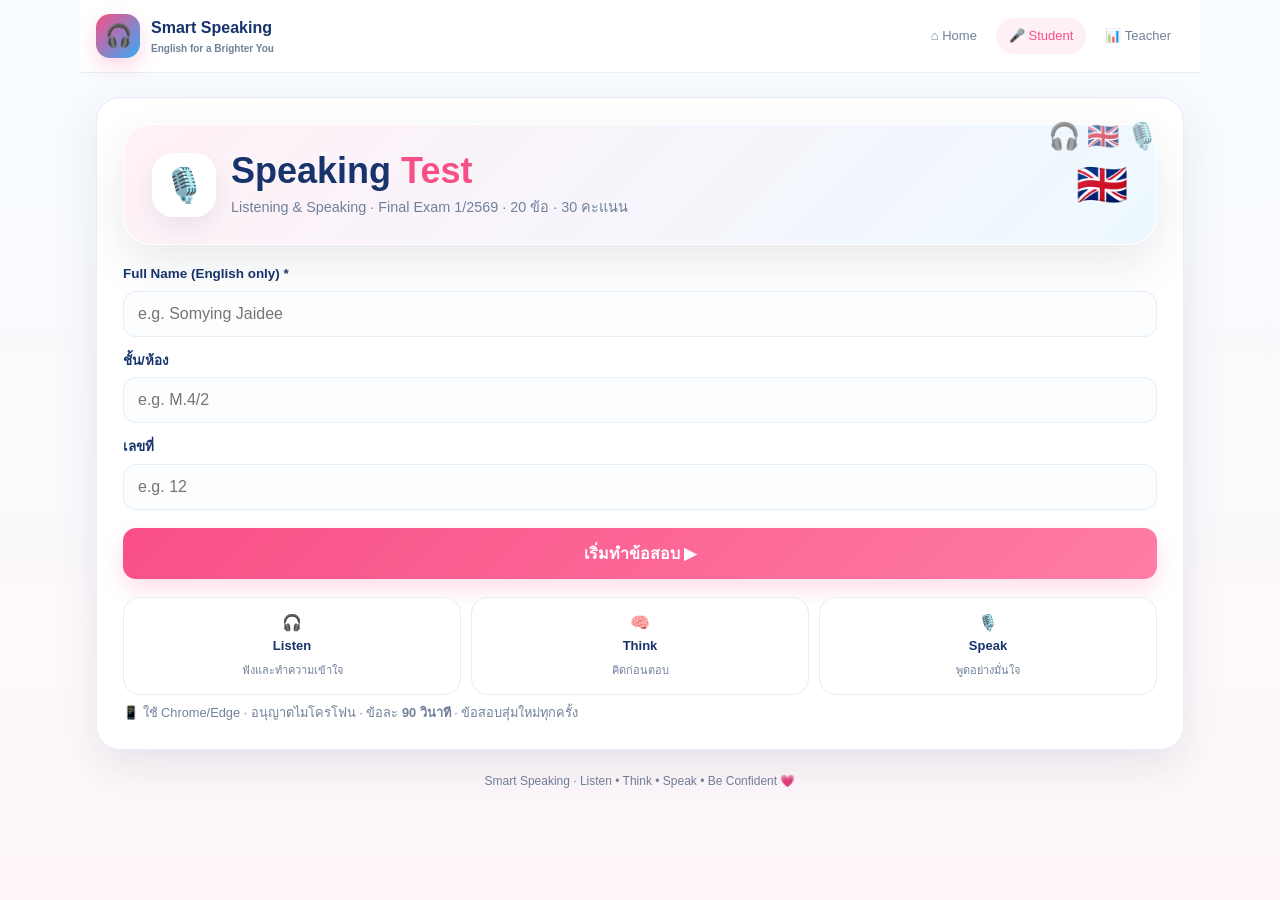
==== student.html @ c56f269a "Update student.html" ====
<!DOCTYPE html>
<html lang="th">
<head>
<meta charset="UTF-8">
<meta name="viewport" content="width=device-width,initial-scale=1">
<title>Smart Speaking | Student</title>
<style>
:root{
  --bg:#f7fbff;--card:#fff;--line:#e5edf6;--pri:#f84f86;--blue:#3aa9f7;
  --ok:#22b573;--bad:#ef5364;--txt:#243557;--mut:#71809a;--navy:#17336b;
  --softpink:#fff0f5;--softblue:#eaf7ff;--shadow:0 18px 45px rgba(35,50,82,.10)
}
*{box-sizing:border-box;margin:0;padding:0}
html{scroll-behavior:smooth}
body{
  font-family:"Noto Sans Thai","Segoe UI",Tahoma,sans-serif;
  background:linear-gradient(180deg,#f7fcff 0%,#fff7fa 100%);
  color:var(--txt);padding:0;line-height:1.6;min-height:100vh
}
.wrap{max-width:1120px;margin:0 auto;padding:0 16px 40px}
.nav{
  position:sticky;top:0;z-index:50;margin:0 -16px 24px;padding:0 16px;
  background:rgba(255,255,255,.9);backdrop-filter:blur(14px);
  border-bottom:1px solid var(--line)
}
.nav-in{max-width:1120px;margin:auto;height:72px;display:flex;align-items:center;justify-content:space-between;gap:16px}
.brand{display:flex;align-items:center;gap:11px;text-decoration:none;color:var(--navy);font-weight:900}
.logo{
  width:44px;height:44px;border-radius:14px;display:grid;place-items:center;
  color:#fff;font-size:22px;background:linear-gradient(135deg,var(--pri),var(--blue));
  box-shadow:0 8px 20px rgba(248,79,134,.22)
}
.brand small{display:block;color:var(--mut);font-size:10px;font-weight:600}
.navlinks{display:flex;gap:6px}
.navlinks a{color:var(--mut);text-decoration:none;padding:8px 13px;border-radius:999px;font-size:13px}
.navlinks a.active,.navlinks a:hover{background:var(--softpink);color:var(--pri)}
.hero-strip{
  background:linear-gradient(135deg,#fff1f7,#edf9ff);border:1px solid #fff;
  border-radius:28px;padding:25px 28px;margin-bottom:18px;box-shadow:var(--shadow);
  display:flex;align-items:center;justify-content:space-between;gap:18px
}
.hero-title{display:flex;align-items:center;gap:15px}
.hero-icon{width:64px;height:64px;border-radius:21px;display:grid;place-items:center;font-size:34px;background:#fff;box-shadow:0 10px 25px rgba(35,50,82,.08)}
h1{font-size:clamp(1.55rem,4vw,2.25rem);color:var(--navy);line-height:1.15}
h1 span{color:var(--pri)}
h2{font-size:1.18rem;margin-bottom:12px;color:var(--navy)}
.sub{color:var(--mut);font-size:.9rem;margin-top:5px}
.card{
  background:rgba(255,255,255,.96);border:1px solid var(--line);border-radius:24px;
  padding:26px;margin-bottom:18px;box-shadow:var(--shadow)
}
#s1{position:relative;overflow:hidden}
#s1:after{
  content:"🎧  🇬🇧  🎙️";position:absolute;right:25px;top:18px;font-size:26px;opacity:.65
}
label{display:block;font-size:.84rem;color:var(--navy);font-weight:800;margin:13px 0 6px}
input{
  width:100%;padding:13px 14px;border-radius:13px;border:1px solid var(--line);
  background:#fbfdff;color:var(--txt);font-size:1rem;outline:none
}
input:focus{border-color:#78cafa;box-shadow:0 0 0 4px var(--softblue)}
input.bad{border-color:var(--bad);background:#fff5f6}
input.good{border-color:var(--ok);background:#f4fff9}
.err{color:#d94c5e;font-size:.8rem;margin-top:5px;display:none}
button{cursor:pointer;border:none;border-radius:13px;padding:13px 18px;font-size:1rem;font-weight:800;transition:.2s}
button:hover{transform:translateY(-1px)}
.btn{
  background:linear-gradient(135deg,var(--pri),#ff7da5);color:#fff;width:100%;margin-top:18px;
  box-shadow:0 10px 22px rgba(248,79,134,.18)
}
.mic{
  background:linear-gradient(135deg,var(--blue),#66c9ff);color:#fff;width:100%;
  font-size:1.05rem;padding:17px;border-radius:16px;box-shadow:0 10px 22px rgba(58,169,247,.18)
}
.mic:disabled{opacity:.45;cursor:not-allowed}
.mic.rec{animation:pulse 1s infinite}
@keyframes pulse{50%{opacity:.55;transform:scale(.99)}}
.bar{height:9px;background:#edf2f8;border-radius:99px;overflow:hidden;margin:10px 0 9px}
.bar>i{display:block;height:100%;background:linear-gradient(90deg,var(--blue),var(--pri));transition:.3s}
.tbar{height:7px;background:#edf2f8;border-radius:99px;overflow:hidden;margin-bottom:17px}
.tbar>i{display:block;height:100%;background:var(--ok);transition:1s linear}
.q{font-size:1.35rem;font-weight:900;margin:8px 0 5px;color:var(--navy)}
.tag{display:inline-block;font-size:.72rem;background:var(--softblue);border:1px solid #d9eefc;color:#2e8cc8;padding:4px 11px;border-radius:99px;font-weight:800}
.clock{float:right;font-weight:900;font-size:1.1rem;color:var(--ok)}
.clock.low{color:var(--bad)}
.opt{
  display:block;width:100%;text-align:left;background:#fbfdff;border:1px solid var(--line);
  color:var(--txt);padding:13px;border-radius:13px;margin-top:9px;font-weight:600
}
.opt:hover{border-color:#71c5f8;background:var(--softblue)}
.opt.sel{border-color:var(--pri);background:var(--softpink);box-shadow:0 0 0 3px #ffe0eb}
.box{
  background:#fbfdff;border:1px dashed #cfdceb;border-radius:14px;padding:14px;
  margin-top:14px;min-height:58px;color:var(--mut)
}
.fb{margin-top:12px;padding:13px;border-radius:14px;font-weight:800}
.g{background:#effcf6;color:#15935b;border:1px solid #c9f1dd}
.y{background:#fff9e9;color:#b57b00;border:1px solid #f5df9d}
.r{background:#fff1f3;color:#c63e50;border:1px solid #f5c6ce}
.fb ul{margin:6px 0 0 18px;font-weight:400}
.grid{display:grid;grid-template-columns:repeat(auto-fit,minmax(130px,1fr));gap:12px}
.stat{background:#fbfdff;border:1px solid var(--line);border-radius:16px;padding:15px;text-align:center}
.stat b{display:block;font-size:1.7rem;color:var(--pri)}.stat span{font-size:.8rem;color:var(--mut)}
table{width:100%;border-collapse:collapse;font-size:.84rem;margin-top:12px}
th,td{border-bottom:1px solid var(--line);padding:10px;text-align:left;vertical-align:top}
th{color:var(--mut);background:#fbfdff;position:sticky;top:0}
audio{width:185px;height:34px}
.hide{display:none}.score{font-size:3rem;font-weight:900;color:var(--pri);text-align:center}
.note{font-size:.8rem;color:var(--mut);margin-top:8px}
.step-row{display:grid;grid-template-columns:repeat(3,1fr);gap:10px;margin-top:18px}
.step{background:#fff;border:1px solid var(--line);border-radius:16px;padding:12px;text-align:center}
.step b{display:block;color:var(--navy);font-size:13px}.step span{font-size:11px;color:var(--mut)}
.footer{text-align:center;color:var(--mut);font-size:12px;padding:4px 0 10px}
@media(max-width:700px){
  .navlinks a:nth-child(2){display:none}
  .hero-strip{padding:20px}.hero-strip:after{display:none}
  .hero-icon{width:54px;height:54px;font-size:28px}
  .step-row{grid-template-columns:1fr}
}
@media(max-width:520px){
  .wrap{padding:0 11px 30px}
  .nav{margin:0 -11px 18px;padding:0 11px}
  .brand small{display:none}
  .nav-in{height:64px}
  .navlinks a{padding:7px 9px;font-size:12px}
  .card{padding:19px;border-radius:20px}
}
</style>
</head>
<body>
<div class="wrap">

<nav class="nav">
  <div class="nav-in">
    <a class="brand" href="index.html">
      <div class="logo">🎧</div>
      <div>Smart Speaking<small>English for a Brighter You</small></div>
    </a>
    <div class="navlinks">
      <a href="index.html">⌂ Home</a>
      <a class="active" href="student.html">🎤 Student</a>
      <a href="teacher.html">📊 Teacher</a>
    </div>
  </div>
</nav>

<div id="s1" class="card">
  <div class="hero-strip">
    <div class="hero-title">
      <div class="hero-icon">🎙️</div>
      <div>
        <h1>Speaking <span>Test</span></h1>
        <div class="sub">Listening &amp; Speaking · Final Exam 1/2569 · 20 ข้อ · 30 คะแนน</div>
      </div>
    </div>
    <div style="font-size:42px">🇬🇧</div>
  </div>

  <label>Full Name (English only) *</label>
  <input id="nm" placeholder="e.g. Somying Jaidee" autocomplete="off" oninput="chkName()" onblur="chkName()">
  <div class="err" id="nmErr">⚠️ กรอกชื่อ–นามสกุลเป็นภาษาอังกฤษ (อย่างน้อย 2 คำ)</div>
  <label>ชั้น/ห้อง</label><input id="cl" placeholder="e.g. M.4/2">
  <label>เลขที่</label><input id="no" type="number" placeholder="e.g. 12">
  <button class="btn" onclick="start()">เริ่มทำข้อสอบ ▶</button>

  <div class="step-row">
    <div class="step">🎧<b>Listen</b><span>ฟังและทำความเข้าใจ</span></div>
    <div class="step">🧠<b>Think</b><span>คิดก่อนตอบ</span></div>
    <div class="step">🎙️<b>Speak</b><span>พูดอย่างมั่นใจ</span></div>
  </div>
  <div class="note">📱 ใช้ Chrome/Edge · อนุญาตไมโครโฟน · ข้อละ <b>90 วินาที</b> · ข้อสอบสุ่มใหม่ทุกครั้ง</div>
</div>

<div id="s2" class="card hide">
  <div style="display:flex;justify-content:space-between;font-size:.85rem;color:var(--mut)">
    <span id="pg"></span><span id="sc"></span>
  </div>
  <div class="bar"><i id="pb"></i></div>
  <span class="tag" id="cat"></span><span class="clock" id="ck"></span>
  <div class="tbar"><i id="tp" style="width:100%"></i></div>
  <div class="q" id="qt"></div>
  <div class="note">🗣️ กดไมค์แล้วพูด (เต็ม 1.50) หรือเลือกตัวเลือก (เต็ม 1.00) — หมดเวลาตรวจอัตโนมัติ</div>
  <button class="mic" id="mic" onclick="rec()">🎙️ กดเพื่อพูด</button>
  <div class="box" id="tr"></div><div id="opts"></div><div id="fb"></div>
  <button class="btn" id="nx">ตรวจคำตอบ ✓</button>
</div>

<div id="s3" class="card hide">
  <h2>📊 ผลการสอบของคุณ</h2>
  <div id="rs"></div>
  <button class="btn" onclick="location.reload()">กลับหน้าแรก</button>
</div>

<div class="footer">Smart Speaking · Listen • Think • Speak • Be Confident 💗</div>

</div>
<script>
/* ========== ⚙️ CONFIG : แก้ 2 บรรทัดนี้เท่านั้น ========== */
const SHEET_URL = "https://script.google.com/macros/s/AKfycbzYTyCOePtMvC0nyHSl0WddjPxZ5c6Or0snhRX0ujR6rbeiVglPlAKaC0O4osgo1TIQ/exec";   // เช่น https://script.google.com/macros/s/AKfy.../exec
const SEC = 90;                                   // เวลาต่อข้อ (วินาที)
const TOTAL=20, PER=1.5, PASS=.6;

/* ========== QUESTION BANK ========== */
const BANK=[
{c:"Ability",q:"Can you sing?",k:[["yes","yeah","no","nah"],["can"]],a:"Yes, I can.",
 alt:["Yes, I can.","Yeah, I can.","No, I can't.","Nah, I can't.","Yes, but only a little.","Yeah, but not very well."]},
{c:"Ability",q:"Can you speak Spanish?",k:[["no","nah","yes"],["can"]],a:"No, I can't.",
 alt:["No, I can't.","Nah, I can't.","Yes, I can.","A little.","Yes, but only a little."]},
{c:"Ability",q:"Can you play tennis?",k:[["yes","yeah","little"],["can","little","well"]],a:"Yes, but only a little.",
 alt:["Yes, but only a little.","Yeah, but not very well.","A little.","Yes, I can."]},
{c:"Ability",q:"Do you know how to ski?",k:[["yes","yeah","no","nah"],["do"]],a:"Yes, I do.",
 alt:["Yes, I do.","Yeah, I do.","No, I don't.","Nah, I don't."]},
{c:"Ability",q:"Do you know how to use a computer?",k:[["yes","can"],["use","computer"]],a:"Yes, I can use a computer.",
 alt:["Yes, I do.","Yes, I can use a computer.","I can use a computer.","Yeah, I do."]},
{c:"Ability",q:"Do you know how to play the piano?",k:[["know","can","yes"],["play"],["piano"]],a:"I know how to play the piano.",
 alt:["Yes, I do.","I know how to play the piano.","I can play the piano.","No, I don't."]},
{c:"Personal",q:"Where are you from?",k:[["i am","from"],["england"]],a:"I'm from England.",
 alt:["I'm from England.","I am from England.","England.","I'm from London, England."]},
{c:"Personal",q:"Which part of England are you from?",k:[["london"]],a:"London.",
 alt:["London.","I'm from London.","I am from London."]},
{c:"Personal",q:"What do you do?",k:[["i am","work"],["salesperson","sales"]],a:"I'm a salesperson.",
 alt:["I'm a salesperson.","I am a salesperson.","A salesperson.","I work as a salesperson."]},
{c:"Personal",q:"Who do you work for?",k:[["work","for"],["ibm"]],a:"I work for IBM.",
 alt:["I work for IBM.","IBM.","I'm with IBM."]},
{c:"Personal",q:"Where do you work?",k:[["work","in"],["richmond"]],a:"I work in Richmond.",
 alt:["I work in Richmond.","In Richmond.","I work at IBM in Richmond."]},
{c:"Personal",q:"What are you studying?",k:[["study"],["economics"]],a:"I'm studying Economics.",
 alt:["I'm studying Economics.","I study Economics.","Economics."]},
{c:"Personal",q:"What school do you go to?",k:[["go to","at"],["university"],["colorado"]],a:"I go to the University of Colorado.",
 alt:["I go to the University of Colorado.","The University of Colorado.","I'm at the University of Colorado."]},
{c:"Personal",q:"How old are you?",k:[["i am","twenty"],["twenty five","five"]],a:"I'm twenty-five.",
 alt:["I'm twenty-five.","I am twenty-five.","Twenty-five.","I'm 25 years old."]},
{c:"Personal",q:"Are you married?",k:[["yes","no"],["i am","not"]],a:"Yes, I am.",
 alt:["Yes, I am.","No, I'm not.","No, I am not."]},
{c:"Personal",q:"Do you have any children?",k:[["no","yes"],["do","not"]],a:"No, I don't.",
 alt:["No, I don't.","Yes, I do.","Yes, I have two children."]},
{c:"Time",q:"Ask a stranger for the time politely.",k:[["excuse me","pardon me","could you","do you"],["time"]],a:"Excuse me, what time is it?",
 alt:["Excuse me, what time is it?","Pardon me, do you know the time?","Do you have the time?","Could you tell me the time?"]},
{c:"Time",q:"It is 2:05. What time is it?",k:[["five","oh"],["past","two"]],a:"It's five past two.",
 alt:["It's five past two.","It's five after two.","It's two oh five.","Five past two."]},
{c:"Time",q:"It is 2:50. What time is it?",k:[["ten","fifty"],["to","two"],["three"]],a:"It's ten to three.",
 alt:["It's ten to three.","It's ten before three.","It's two fifty.","Ten to three."]},
{c:"Time",q:"It is 4:15. What time is it?",k:[["quarter","fifteen"],["past","four"]],a:"It's a quarter past four.",
 alt:["It's a quarter past four.","It's a quarter after four.","It's four fifteen.","A quarter past four."]},
{c:"Time",q:"It is 2:30. What time is it?",k:[["half","thirty"],["past","two"]],a:"It's half past two.",
 alt:["It's half past two.","It's two thirty.","Half past two."]},
{c:"Time",q:"Ask someone for today's date politely.",k:[["excuse me","pardon me","could you","do you"],["date"]],a:"Excuse me, what's today's date?",
 alt:["Excuse me, what's today's date?","Pardon me, what's the date today?","Do you know the date?","Could you tell me today's date?"]},
{c:"Time",q:"Today is May 1. What's the date?",k:[["may"],["first"]],a:"It's May first.",
 alt:["It's May first.","It's the first of May.","May first.","It's May 1st."]},
{c:"Time",q:"Today is Tuesday, May 1. What's the date?",k:[["tuesday"],["first"],["may"]],a:"It's Tuesday, the first of May.",
 alt:["It's Tuesday, May the first.","It's Tuesday, the first of May.","Tuesday, May first."]},
{c:"Time",q:"When is St. Patrick's Day?",k:[["march"],["seventeen"]],a:"It's March seventeenth.",
 alt:["It's March seventeenth.","It's the seventeenth of March.","March seventeenth.","It's March 17th."]},
{c:"Routine",q:"What do you do after school?",k:[["go"],["library"]],a:"I go to the library.",
 alt:["I go to the library.","We go to the library.","I go to the library after school."]},
{c:"Routine",q:"What does she do on Sunday?",k:[["goes"],["park"]],a:"She goes to the park.",
 alt:["She goes to the park.","She goes to the park on Sunday."]},
{c:"Routine",q:"Who do you have lunch with?",k:[["have"],["lunch"],["friends"]],a:"I have lunch with friends.",
 alt:["I have lunch with friends.","I have lunch with my friends.","With my friends."]},
{c:"Routine",q:"Who does he have lunch with?",k:[["has"],["lunch"],["classmates"]],a:"He has lunch with classmates.",
 alt:["He has lunch with classmates.","He has lunch with his classmates.","With his classmates."]},
{c:"Routine",q:"Do you get up before 7:00?",k:[["yes","no"],["do","not"]],a:"Yes, I do.",
 alt:["Yes, I do.","No, I don't.","Yeah, I do."]},
{c:"Routine",q:"Does he watch TV after dinner?",k:[["no","yes"],["does","not"]],a:"No, he doesn't.",
 alt:["No, he doesn't.","Yes, he does.","No, he does not."]},
{c:"Location",q:"Where is the phone book?",k:[["it is"],["on"],["desk"]],a:"It's on the desk, by the telephone.",
 alt:["It's on the desk, by the telephone.","It's on the desk next to the telephone.","On the desk, by the telephone."]},
{c:"Location",q:"Where are the pens?",k:[["they are"],["in"],["drawer"]],a:"They're in the drawer, next to the dictionary.",
 alt:["They're in the drawer, next to the dictionary.","They are in the drawer next to the dictionary.","In the drawer, next to the dictionary."]},
{c:"Location",q:"Where does the teapot go?",k:[["goes"],["behind"],["sink"]],a:"It goes behind the sink, on the shelf.",
 alt:["It goes behind the sink, on the shelf.","It goes on the shelf behind the sink.","Behind the sink, on the shelf."]},
{c:"Location",q:"Where do the magazines go?",k:[["go"],["under"],["table"]],a:"They go under the coffee table.",
 alt:["They go under the coffee table.","Under the coffee table.","They go under the table."]},
{c:"Location",q:"Where do the sugar tongs go?",k:[["go"],["between"],["radio"],["clock"]],a:"They go between the radio and the clock.",
 alt:["They go between the radio and the clock.","Between the radio and the clock."]},
{c:"Location",q:"Tell your friend to put the sugar bowl on the counter.",k:[["pick up","take"],["sugar bowl"],["put"],["counter"]],a:"Pick up the sugar bowl and put it on the counter.",
 alt:["Pick up the sugar bowl and put it on the counter, next to the coffee pot.","Take the sugar bowl and put it on the counter.","Pick up the sugar bowl and put it on the counter."]}];

/* ========== NORMALIZER ========== */
const ONES=["zero","one","two","three","four","five","six","seven","eight","nine","ten","eleven","twelve",
"thirteen","fourteen","fifteen","sixteen","seventeen","eighteen","nineteen"];
const TENS=["","","twenty","thirty","forty","fifty","sixty","seventy","eighty","ninety"];
const ORD={1:"first",2:"second",3:"third",4:"fourth",5:"fifth",6:"sixth",7:"seventh",8:"eighth",9:"ninth",
10:"tenth",11:"eleventh",12:"twelfth",13:"thirteenth",14:"fourteenth",15:"fifteenth",16:"sixteenth",
17:"seventeenth",18:"eighteenth",19:"nineteenth",20:"twentieth",21:"twenty first",22:"twenty second",
23:"twenty third",24:"twenty fourth",25:"twenty fifth",26:"twenty sixth",27:"twenty seventh",
28:"twenty eighth",29:"twenty ninth",30:"thirtieth",31:"thirty first"};
function n2w(n){n=+n;if(n<20)return ONES[n];if(n<100){const o=n%10;return TENS[(n/10)|0]+(o?" "+ONES[o]:"")}return""+n}
const CONTRA=[[/\bit's\b/g,"it is"],[/\bi'm\b/g,"i am"],[/\bim\b/g,"i am"],[/\bthey're\b/g,"they are"],
[/\btheyre\b/g,"they are"],[/\bthat's\b/g,"that is"],[/\bwhat's\b/g,"what is"],[/\bdon'?t\b/g,"do not"],
[/\bdoesn'?t\b/g,"does not"],[/\bcan'?t\b/g,"can not"],[/\bcannot\b/g,"can not"],[/\bisn'?t\b/g,"is not"],
[/\baren'?t\b/g,"are not"],[/\bo'clock\b/g,"oclock"],[/\bits\b/g,"it is"]];
function norm(s){
 let t=" "+String(s).toLowerCase()+" ";
 CONTRA.forEach(c=>t=t.replace(c[0],c[1]));
 t=t.replace(/\b(\d{1,2})[:.](\d{2})\b/g,(m,h,mi)=>{const H=n2w(h);mi=+mi;
   return mi===0?H+" oclock":mi<10?H+" oh "+ONES[mi]:H+" "+n2w(mi)});
 t=t.replace(/\b(\d{1,2})\s*(st|nd|rd|th)\b/g,(m,d)=>ORD[+d]||n2w(d));
 t=t.replace(/\b(\d{1,3})\b/g,(m,d)=>n2w(d));
 t=t.replace(/\ba\s+quarter\b/g,"quarter").replace(/\bfifteen\s+past\b/g,"quarter past");
 t=t.replace(/\bafter\b/g,"past").replace(/\bbefore\b/g,"to");
 t=t.replace(/[^a-z ]/g," ").replace(/\s+/g," ");
 return " "+t.trim()+" ";
}
function sim(a,b){
 const A=a.trim().split(" ").filter(Boolean),B=b.trim().split(" ").filter(Boolean);
 if(!A.length||!B.length)return 0;
 const bag={};B.forEach(w=>bag[w]=(bag[w]||0)+1);
 let hit=0;A.forEach(w=>{if(bag[w]>0){bag[w]--;hit++}});
 const p=hit/A.length,r=hit/B.length;return(p+r)?2*p*r/(p+r):0;
}

/* ========== NAME CHECK ========== */
const NAME_RE=/^[A-Za-z][A-Za-z.'-]*(?:\s+[A-Za-z][A-Za-z.'-]*)+$/;
function chkName(){
 const raw=nm.value, cleaned=raw.replace(/[^A-Za-z.'\- ]/g,"").replace(/\s{2,}/g," ");
 if(cleaned!==raw){const p=nm.selectionStart;nm.value=cleaned;try{nm.setSelectionRange(p-1,p-1)}catch(e){}}
 const ok=NAME_RE.test(nm.value.trim());
 nm.className=nm.value.trim()?(ok?"good":"bad"):"";
 nmErr.style.display=(nm.value.trim()&&!ok)?"block":"none";return ok;
}
function titleCase(s){return s.trim().toLowerCase().split(/\s+/).map(w=>w[0].toUpperCase()+w.slice(1)).join(" ")}

/* ========== STATE ========== */
const sh=a=>a.map(v=>[Math.random(),v]).sort((x,y)=>x[0]-y[0]).map(v=>v[1]);
let Q=[],i=0,total=0,log=[],pick=null,tx="",rg=null,busy=false;
let stream=null,mr=null,chunks=[],aURL="",tmr=null,left=SEC,locked=false;

async function start(){
 if(!nm.value.trim()||!cl.value.trim()||!no.value.trim())return alert("กรุณากรอกชื่อ ชั้น และเลขที่ให้ครบ");
 if(!chkName()){nm.focus();return alert("❌ ชื่อต้องเป็นภาษาอังกฤษ และมีทั้งชื่อ–นามสกุล\n\nตัวอย่าง: Somying Jaidee")}
 nm.value=titleCase(nm.value);
 try{stream=await navigator.mediaDevices.getUserMedia({audio:true})}
 catch(e){if(!confirm("เข้าถึงไมโครโฟนไม่ได้ — ทำต่อแบบเลือกตัวเลือกอย่างเดียวไหม?"))return}
 Q=sh(BANK).slice(0,TOTAL);s1.classList.add("hide");s2.classList.remove("hide");show();
}
function show(){
 const q=Q[i];pick=null;tx="";aURL="";locked=false;
 cat.textContent=q.c;qt.textContent=q.q;
 pg.textContent=`ข้อ ${i+1} / ${TOTAL}`;sc.textContent=`คะแนน ${total.toFixed(2)} / 30`;
 pb.style.width=((i+1)/TOTAL*100)+"%";
 tr.innerHTML='<span style="color:#64748b">คำพูดของคุณจะแสดงที่นี่…</span>';
 fb.innerHTML="";nx.textContent="ตรวจคำตอบ ✓";nx.onclick=next;
 mic.textContent="🎙️ กดเพื่อพูด";mic.disabled=false;
 const pool=BANK.filter(x=>x.c===q.c&&x.a!==q.a);
 const opts=sh([q.a,...sh(pool).slice(0,3).map(x=>x.a)]);
 const box=document.getElementById("opts");box.innerHTML="";
 opts.forEach(t=>{const b=document.createElement("button");b.className="opt";b.textContent=t;
  b.onclick=()=>sel(b,t);box.appendChild(b)});
 startTimer();
}
function sel(el,t){document.querySelectorAll(".opt").forEach(e=>e.classList.remove("sel"));el.classList.add("sel");pick=t}
function startTimer(){clearInterval(tmr);left=SEC;paint();
 tmr=setInterval(()=>{left--;paint();if(left<=0){clearInterval(tmr);if(busy)stopAll();setTimeout(next,400)}},1000)}
function paint(){const m=Math.floor(left/60),s=left%60;
 ck.textContent=(m?m+":"+String(s).padStart(2,"0"):left+"s");
 ck.className="clock"+(left<=10?" low":"");tp.style.width=(left/SEC*100)+"%"}

function rec(){
 if(busy)return stopAll();
 const SR=window.SpeechRecognition||window.webkitSpeechRecognition;
 if(!SR)return alert("เบราว์เซอร์นี้ไม่รองรับการรับเสียง กรุณาใช้ Chrome/Edge");
 busy=true;mic.classList.add("rec");mic.textContent="⏹️ กำลังฟัง… (กดเพื่อหยุด)";
 rg=new SR();rg.lang="en-US";rg.interimResults=true;rg.continuous=true;rg.maxAlternatives=3;
 rg.onresult=e=>{let s="";for(const r of e.results)s+=r[0].transcript;tx=s;tr.textContent=s};
 rg.onerror=()=>{};
 rg.onend=()=>{busy=false;mic.classList.remove("rec");mic.textContent="🎙️ กดเพื่อพูด"};
 rg.start();
 if(stream){chunks=[];try{mr=new MediaRecorder(stream);mr.ondataavailable=e=>chunks.push(e.data);
  mr.onstop=()=>{aURL=URL.createObjectURL(new Blob(chunks,{type:"audio/webm"}))};mr.start()}catch(e){}}
}
function stopAll(){try{rg&&rg.stop()}catch(e){}try{mr&&mr.state==="recording"&&mr.stop()}catch(e){}
 busy=false;mic.classList.remove("rec");mic.textContent="🎙️ กดเพื่อพูด"}

function grade(q){
 let pt=0,mode="ไม่ตอบ";const said=tx.trim();
 const ACC=(q.alt&&q.alt.length)?q.alt:[q.a];
 if(said){
  const t=norm(said);
  const kg=(q.k&&q.k.length)?(q.k.filter(g=>g.some(w=>t.includes(norm(w).trim()))).length/q.k.length):0;
  let best=0;ACC.forEach(x=>{const s=sim(t,norm(x));if(s>best)best=s});
  const boost=best>=.80?1:best>=.65?.85:best;
  pt=Math.round(PER*Math.min(Math.max(kg,boost),1)*4)/4;
  mode="Speaking ≈ "+Math.round(best*100)+"%";
 }else if(pick){pt=pick===q.a?1:0;mode="Choice"}
 return{pt,mode,said:said||pick||"(ไม่ตอบ)",acc:ACC};
}
function next(){
 if(locked)return;locked=true;clearInterval(tmr);
 if(busy){stopAll();locked=false;return setTimeout(next,500)}
 const q=Q[i],g=grade(q);total+=g.pt;mic.disabled=true;
 log.push({no:i+1,cat:q.c,q:q.q,ans:g.said,model:g.acc.join(" / "),pt:g.pt,mode:g.mode,audio:aURL,used:SEC-left});
 const cls=g.pt>=1.25?"g":g.pt>=.75?"y":"r";
 fb.innerHTML=`<div class="fb ${cls}">${g.pt>=1.25?"✅ ดีมาก":g.pt>=.75?"🟡 ใช้ได้ พูดให้ครบประโยค":"❌ ยังไม่ตรง"} · ${g.pt.toFixed(2)}/1.50 <span style="font-weight:400;opacity:.8">(${g.mode})</span>
 <div style="font-weight:400;margin-top:8px">📌 <b>คำตอบที่ยอมรับได้:</b><ul>${g.acc.map(x=>`<li>${x}</li>`).join("")}</ul></div></div>`;
 sc.textContent=`คะแนน ${total.toFixed(2)} / 30`;
 nx.textContent=i<TOTAL-1?"ข้อถัดไป →":"ดูผลสอบ 🏁";
 nx.onclick=()=>{i++;i<TOTAL?show():finish()};
}
function finish(){
 const pct=total/30,pass=pct>=PASS;
 const r={name:nm.value.trim(),cls:cl.value.trim(),no:no.value.trim(),score:+total.toFixed(2),
  pct:Math.round(pct*100),pass,date:new Date().toLocaleString("th-TH"),
  detail:log.map(l=>({no:l.no,cat:l.cat,q:l.q,ans:l.ans,pt:l.pt,mode:l.mode,used:l.used}))};
 const by={};log.forEach(l=>{by[l.cat]=by[l.cat]||[0,0];by[l.cat][0]+=l.pt;by[l.cat][1]+=PER});
 s2.classList.add("hide");s3.classList.remove("hide");
 rs.innerHTML=`<div class="score">${total.toFixed(2)} / 30</div>
 <div style="text-align:center;margin-bottom:16px">
 <b style="color:${pass?'var(--ok)':'var(--bad)'}">${pass?"🎉 ผ่านเกณฑ์":"📚 ยังไม่ผ่าน (เกณฑ์ 18/30)"}</b>
 <div class="note">${r.name} · ${r.cls} · เลขที่ ${r.no} · ${r.pct}%</div>
 <div class="note" id="sync">⏳ กำลังส่งผลให้ครู…</div></div>
 <h2>คะแนนรายหมวด</h2><div class="grid">${Object.entries(by).map(([k,v])=>
 `<div class="stat"><b>${v[0].toFixed(1)}</b><span>${k}<br>เต็ม ${v[1].toFixed(1)}</span></div>`).join("")}</div>
 <h2 style="margin-top:20px">รายละเอียด + เสียงย้อนหลัง</h2><div style="overflow-x:auto"><table>
 <tr><th>#</th><th>คำถาม</th><th>คุณตอบ</th><th>คำตอบที่ยอมรับ</th><th>วิ</th><th>คะแนน</th><th>เสียง</th></tr>
 ${log.map(l=>`<tr><td>${l.no}</td><td>${l.q}</td><td>${l.ans}</td><td style="font-size:.78rem">${l.model}</td><td>${l.used}</td>
 <td style="color:${l.pt>=1.25?'#86efac':l.pt>=.75?'#fcd34d':'#fca5a5'}">${l.pt.toFixed(2)}</td>
 <td>${l.audio?`<audio controls src="${l.audio}"></audio>`:"–"}</td></tr>`).join("")}</table></div>`;
 if(SHEET_URL.indexOf("http")===0){
  fetch(SHEET_URL,{method:"POST",body:JSON.stringify(r)})
   .then(()=>{const e=document.getElementById("sync");if(e)e.textContent="☁️ ส่งผลให้ครูเรียบร้อยแล้ว"})
   .catch(()=>{const e=document.getElementById("sync");if(e)e.textContent="⚠️ ส่งไม่สำเร็จ กรุณาแจ้งครู"});
 }else{const e=document.getElementById("sync");if(e)e.textContent="⚠️ ยังไม่ได้ตั้งค่า SHEET_URL";}
}
</script>
</body>
</html>
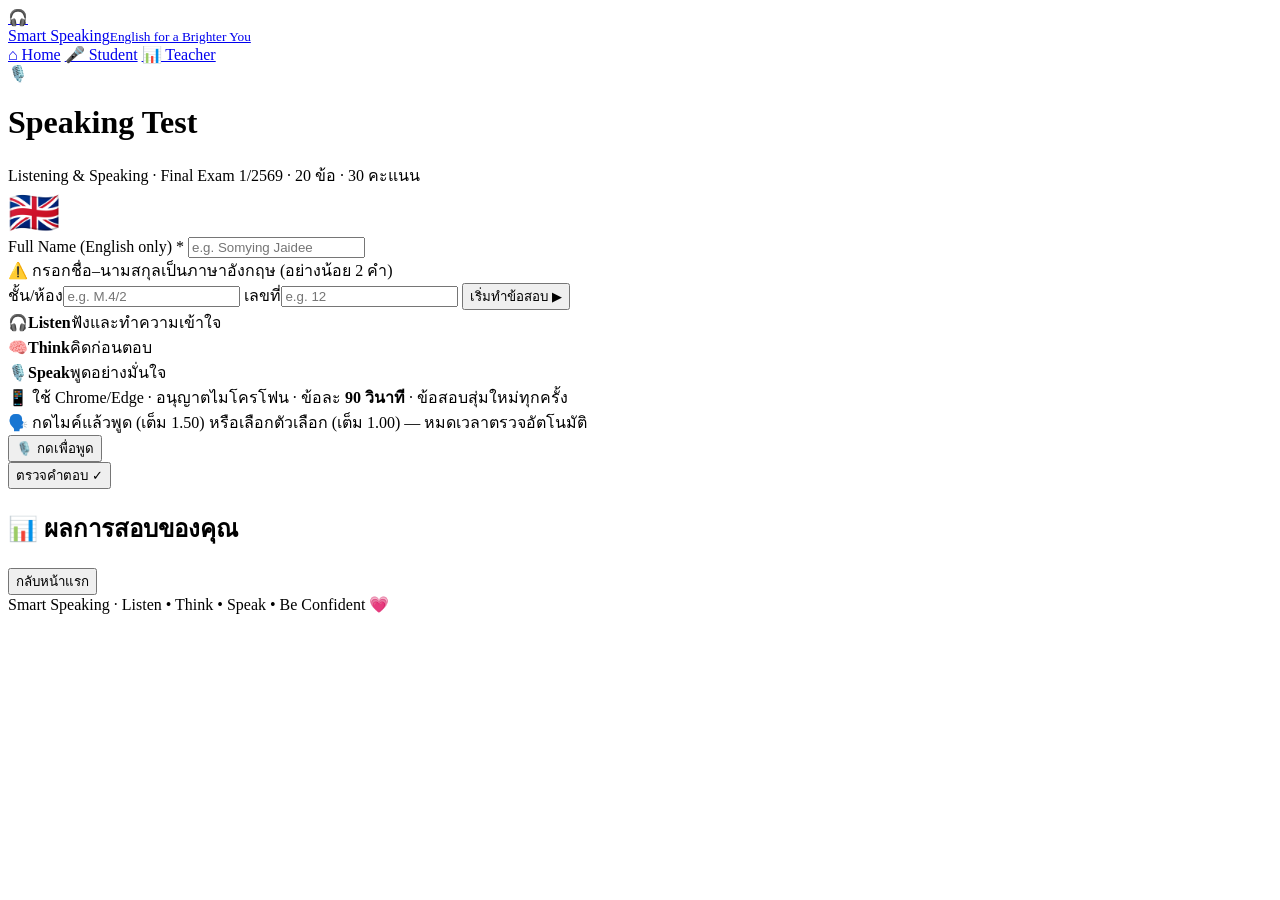
==== commit eb639993: "Update student.html" ====
--- a/student.html
+++ b/student.html
@@ -5,126 +5,7 @@
 <meta name="viewport" content="width=device-width,initial-scale=1">
 <title>Smart Speaking | Student</title>
 <style>
-:root{
-  --bg:#f7fbff;--card:#fff;--line:#e5edf6;--pri:#f84f86;--blue:#3aa9f7;
-  --ok:#22b573;--bad:#ef5364;--txt:#243557;--mut:#71809a;--navy:#17336b;
-  --softpink:#fff0f5;--softblue:#eaf7ff;--shadow:0 18px 45px rgba(35,50,82,.10)
-}
-*{box-sizing:border-box;margin:0;padding:0}
-html{scroll-behavior:smooth}
-body{
-  font-family:"Noto Sans Thai","Segoe UI",Tahoma,sans-serif;
-  background:linear-gradient(180deg,#f7fcff 0%,#fff7fa 100%);
-  color:var(--txt);padding:0;line-height:1.6;min-height:100vh
-}
-.wrap{max-width:1120px;margin:0 auto;padding:0 16px 40px}
-.nav{
-  position:sticky;top:0;z-index:50;margin:0 -16px 24px;padding:0 16px;
-  background:rgba(255,255,255,.9);backdrop-filter:blur(14px);
-  border-bottom:1px solid var(--line)
-}
-.nav-in{max-width:1120px;margin:auto;height:72px;display:flex;align-items:center;justify-content:space-between;gap:16px}
-.brand{display:flex;align-items:center;gap:11px;text-decoration:none;color:var(--navy);font-weight:900}
-.logo{
-  width:44px;height:44px;border-radius:14px;display:grid;place-items:center;
-  color:#fff;font-size:22px;background:linear-gradient(135deg,var(--pri),var(--blue));
-  box-shadow:0 8px 20px rgba(248,79,134,.22)
-}
-.brand small{display:block;color:var(--mut);font-size:10px;font-weight:600}
-.navlinks{display:flex;gap:6px}
-.navlinks a{color:var(--mut);text-decoration:none;padding:8px 13px;border-radius:999px;font-size:13px}
-.navlinks a.active,.navlinks a:hover{background:var(--softpink);color:var(--pri)}
-.hero-strip{
-  background:linear-gradient(135deg,#fff1f7,#edf9ff);border:1px solid #fff;
-  border-radius:28px;padding:25px 28px;margin-bottom:18px;box-shadow:var(--shadow);
-  display:flex;align-items:center;justify-content:space-between;gap:18px
-}
-.hero-title{display:flex;align-items:center;gap:15px}
-.hero-icon{width:64px;height:64px;border-radius:21px;display:grid;place-items:center;font-size:34px;background:#fff;box-shadow:0 10px 25px rgba(35,50,82,.08)}
-h1{font-size:clamp(1.55rem,4vw,2.25rem);color:var(--navy);line-height:1.15}
-h1 span{color:var(--pri)}
-h2{font-size:1.18rem;margin-bottom:12px;color:var(--navy)}
-.sub{color:var(--mut);font-size:.9rem;margin-top:5px}
-.card{
-  background:rgba(255,255,255,.96);border:1px solid var(--line);border-radius:24px;
-  padding:26px;margin-bottom:18px;box-shadow:var(--shadow)
-}
-#s1{position:relative;overflow:hidden}
-#s1:after{
-  content:"🎧  🇬🇧  🎙️";position:absolute;right:25px;top:18px;font-size:26px;opacity:.65
-}
-label{display:block;font-size:.84rem;color:var(--navy);font-weight:800;margin:13px 0 6px}
-input{
-  width:100%;padding:13px 14px;border-radius:13px;border:1px solid var(--line);
-  background:#fbfdff;color:var(--txt);font-size:1rem;outline:none
-}
-input:focus{border-color:#78cafa;box-shadow:0 0 0 4px var(--softblue)}
-input.bad{border-color:var(--bad);background:#fff5f6}
-input.good{border-color:var(--ok);background:#f4fff9}
-.err{color:#d94c5e;font-size:.8rem;margin-top:5px;display:none}
-button{cursor:pointer;border:none;border-radius:13px;padding:13px 18px;font-size:1rem;font-weight:800;transition:.2s}
-button:hover{transform:translateY(-1px)}
-.btn{
-  background:linear-gradient(135deg,var(--pri),#ff7da5);color:#fff;width:100%;margin-top:18px;
-  box-shadow:0 10px 22px rgba(248,79,134,.18)
-}
-.mic{
-  background:linear-gradient(135deg,var(--blue),#66c9ff);color:#fff;width:100%;
-  font-size:1.05rem;padding:17px;border-radius:16px;box-shadow:0 10px 22px rgba(58,169,247,.18)
-}
-.mic:disabled{opacity:.45;cursor:not-allowed}
-.mic.rec{animation:pulse 1s infinite}
-@keyframes pulse{50%{opacity:.55;transform:scale(.99)}}
-.bar{height:9px;background:#edf2f8;border-radius:99px;overflow:hidden;margin:10px 0 9px}
-.bar>i{display:block;height:100%;background:linear-gradient(90deg,var(--blue),var(--pri));transition:.3s}
-.tbar{height:7px;background:#edf2f8;border-radius:99px;overflow:hidden;margin-bottom:17px}
-.tbar>i{display:block;height:100%;background:var(--ok);transition:1s linear}
-.q{font-size:1.35rem;font-weight:900;margin:8px 0 5px;color:var(--navy)}
-.tag{display:inline-block;font-size:.72rem;background:var(--softblue);border:1px solid #d9eefc;color:#2e8cc8;padding:4px 11px;border-radius:99px;font-weight:800}
-.clock{float:right;font-weight:900;font-size:1.1rem;color:var(--ok)}
-.clock.low{color:var(--bad)}
-.opt{
-  display:block;width:100%;text-align:left;background:#fbfdff;border:1px solid var(--line);
-  color:var(--txt);padding:13px;border-radius:13px;margin-top:9px;font-weight:600
-}
-.opt:hover{border-color:#71c5f8;background:var(--softblue)}
-.opt.sel{border-color:var(--pri);background:var(--softpink);box-shadow:0 0 0 3px #ffe0eb}
-.box{
-  background:#fbfdff;border:1px dashed #cfdceb;border-radius:14px;padding:14px;
-  margin-top:14px;min-height:58px;color:var(--mut)
-}
-.fb{margin-top:12px;padding:13px;border-radius:14px;font-weight:800}
-.g{background:#effcf6;color:#15935b;border:1px solid #c9f1dd}
-.y{background:#fff9e9;color:#b57b00;border:1px solid #f5df9d}
-.r{background:#fff1f3;color:#c63e50;border:1px solid #f5c6ce}
-.fb ul{margin:6px 0 0 18px;font-weight:400}
-.grid{display:grid;grid-template-columns:repeat(auto-fit,minmax(130px,1fr));gap:12px}
-.stat{background:#fbfdff;border:1px solid var(--line);border-radius:16px;padding:15px;text-align:center}
-.stat b{display:block;font-size:1.7rem;color:var(--pri)}.stat span{font-size:.8rem;color:var(--mut)}
-table{width:100%;border-collapse:collapse;font-size:.84rem;margin-top:12px}
-th,td{border-bottom:1px solid var(--line);padding:10px;text-align:left;vertical-align:top}
-th{color:var(--mut);background:#fbfdff;position:sticky;top:0}
-audio{width:185px;height:34px}
-.hide{display:none}.score{font-size:3rem;font-weight:900;color:var(--pri);text-align:center}
-.note{font-size:.8rem;color:var(--mut);margin-top:8px}
-.step-row{display:grid;grid-template-columns:repeat(3,1fr);gap:10px;margin-top:18px}
-.step{background:#fff;border:1px solid var(--line);border-radius:16px;padding:12px;text-align:center}
-.step b{display:block;color:var(--navy);font-size:13px}.step span{font-size:11px;color:var(--mut)}
-.footer{text-align:center;color:var(--mut);font-size:12px;padding:4px 0 10px}
-@media(max-width:700px){
-  .navlinks a:nth-child(2){display:none}
-  .hero-strip{padding:20px}.hero-strip:after{display:none}
-  .hero-icon{width:54px;height:54px;font-size:28px}
-  .step-row{grid-template-columns:1fr}
-}
-@media(max-width:520px){
-  .wrap{padding:0 11px 30px}
-  .nav{margin:0 -11px 18px;padding:0 11px}
-  .brand small{display:none}
-  .nav-in{height:64px}
-  .navlinks a{padding:7px 9px;font-size:12px}
-  .card{padding:19px;border-radius:20px}
-}
+  <link rel="stylesheet" href="style.css">
 </style>
 </head>
 <body>
--- a/style.css
+++ b/style.css
@@ -0,0 +1,157 @@
+
+:root{
+  --navy:#17336b;
+  --blue:#3aa9f7;
+  --pink:#f84f86;
+  --pink2:#ff7ca5;
+  --sky:#eaf7ff;
+  --cream:#fffaf7;
+  --card:#ffffff;
+  --text:#233252;
+  --muted:#71809a;
+  --line:#e7edf6;
+  --green:#22b573;
+  --yellow:#ffca4a;
+  --shadow:0 16px 40px rgba(35,50,82,.10);
+  --radius:24px;
+}
+*{box-sizing:border-box}
+html{scroll-behavior:smooth}
+body{
+  margin:0;font-family:"Noto Sans Thai","Segoe UI",Tahoma,sans-serif;
+  color:var(--text);background:linear-gradient(180deg,#f8fcff 0%,#fff7fa 100%);
+  min-height:100vh;
+}
+a{text-decoration:none;color:inherit}
+button,input,select{font:inherit}
+button{cursor:pointer}
+.container{width:min(1180px,calc(100% - 32px));margin:auto}
+.nav{
+  position:sticky;top:0;z-index:20;background:rgba(255,255,255,.88);
+  backdrop-filter:blur(14px);border-bottom:1px solid rgba(231,237,246,.9)
+}
+.nav-inner{height:74px;display:flex;align-items:center;justify-content:space-between;gap:20px}
+.brand{display:flex;align-items:center;gap:12px;font-weight:800;color:var(--navy)}
+.logo{
+  width:46px;height:46px;border-radius:15px;display:grid;place-items:center;
+  background:linear-gradient(135deg,var(--pink),var(--blue));color:#fff;font-size:23px;
+  box-shadow:0 8px 20px rgba(248,79,134,.25)
+}
+.brand small{display:block;font-size:11px;color:var(--muted);font-weight:600}
+.navlinks{display:flex;gap:8px;align-items:center}
+.navlinks a{padding:9px 14px;border-radius:999px;font-size:14px;color:var(--muted)}
+.navlinks a:hover,.navlinks .active{background:#fff0f5;color:var(--pink)}
+.hero{padding:54px 0 34px}
+.hero-grid{display:grid;grid-template-columns:1.15fr .85fr;gap:34px;align-items:center}
+.badge{
+  display:inline-flex;gap:8px;align-items:center;padding:8px 13px;border-radius:999px;
+  background:#fff0f5;color:#d72f68;font-weight:800;font-size:13px
+}
+h1{font-size:clamp(2.3rem,6vw,4.7rem);line-height:1.03;margin:18px 0 14px;color:var(--navy);letter-spacing:-2px}
+h1 span{color:var(--pink)}
+.lead{font-size:18px;line-height:1.8;color:var(--muted);max-width:680px}
+.actions{display:flex;flex-wrap:wrap;gap:12px;margin-top:24px}
+.btn{
+  border:0;border-radius:15px;padding:13px 19px;font-weight:800;display:inline-flex;
+  justify-content:center;align-items:center;gap:9px;transition:.2s;box-shadow:0 8px 20px rgba(23,51,107,.08)
+}
+.btn:hover{transform:translateY(-2px)}
+.btn-pink{background:linear-gradient(135deg,var(--pink),var(--pink2));color:#fff}
+.btn-blue{background:linear-gradient(135deg,#38aef6,#68c9ff);color:#fff}
+.btn-light{background:#fff;border:1px solid var(--line);color:var(--navy)}
+.btn-green{background:linear-gradient(135deg,#20b978,#48d39a);color:#fff}
+.illustration{
+  min-height:390px;position:relative;border-radius:34px;overflow:hidden;
+  background:linear-gradient(145deg,#eaf7ff,#fff1f7);box-shadow:var(--shadow);
+  border:1px solid #fff
+}
+.illustration .cloud{position:absolute;background:#fff;border-radius:50%;filter:blur(.2px);opacity:.85}
+.cloud.c1{width:150px;height:55px;top:35px;right:30px}
+.cloud.c2{width:100px;height:40px;top:82px;left:25px}
+.ill-content{position:absolute;inset:0;display:flex;align-items:center;justify-content:center}
+.character{
+  width:210px;height:250px;border-radius:105px 105px 45px 45px;background:#ffd8c8;
+  position:relative;box-shadow:0 20px 30px rgba(35,50,82,.10)
+}
+.character:before{content:"";position:absolute;top:-22px;left:15px;width:180px;height:115px;border-radius:50% 50% 40% 40%;background:#5a3b35}
+.face{position:absolute;top:44px;left:37px;width:136px;height:118px;border-radius:48% 48% 45% 45%;background:#ffd8c8}
+.eye{position:absolute;top:50px;width:10px;height:14px;border-radius:50%;background:#25324b}
+.eye.e1{left:35px}.eye.e2{right:35px}
+.smile{position:absolute;left:51px;top:79px;width:34px;height:16px;border-bottom:4px solid #d95c70;border-radius:50%}
+.headphones{position:absolute;inset:-7px;border:12px solid var(--pink);border-bottom-color:transparent;border-radius:50%}
+.mic{
+  position:absolute;right:-40px;bottom:22px;width:70px;height:120px;border-radius:38px;
+  background:linear-gradient(#263a5d,#16243e);box-shadow:0 12px 25px rgba(23,51,107,.2)
+}
+.mic:before{content:"";position:absolute;left:12px;right:12px;top:14px;height:58px;border-radius:30px;background:#7b8da8}
+.mic:after{content:"";position:absolute;left:31px;bottom:-27px;width:8px;height:35px;background:#263a5d}
+.flag{position:absolute;left:24px;bottom:28px;font-size:65px;transform:rotate(-5deg)}
+.speech{
+  position:absolute;top:62px;left:30px;background:#fff;padding:12px 16px;border-radius:18px 18px 18px 4px;
+  box-shadow:var(--shadow);font-weight:800;color:var(--navy)
+}
+.speech b{color:var(--pink)}
+.choice-section{padding:24px 0 64px}
+.section-title{text-align:center;margin-bottom:24px}
+.section-title h2{font-size:32px;color:var(--navy);margin:0 0 7px}
+.section-title p{color:var(--muted);margin:0}
+.choice-grid{display:grid;grid-template-columns:repeat(2,1fr);gap:20px}
+.choice{
+  position:relative;background:#fff;border:1px solid var(--line);border-radius:24px;padding:26px;
+  box-shadow:var(--shadow);overflow:hidden
+}
+.choice:after{content:"";position:absolute;width:130px;height:130px;border-radius:50%;right:-40px;top:-40px;background:#fff0f5}
+.choice.teacher:after{background:#eaf7ff}
+.choice-icon{width:58px;height:58px;border-radius:18px;display:grid;place-items:center;font-size:28px;background:#fff0f5}
+.teacher .choice-icon{background:#eaf7ff}
+.choice h3{font-size:24px;margin:15px 0 5px;color:var(--navy)}
+.choice p{color:var(--muted);margin:0 0 18px}
+.features{display:grid;grid-template-columns:repeat(4,1fr);gap:14px;margin-top:22px}
+.feature{background:#fff;border:1px solid var(--line);padding:18px;border-radius:20px;text-align:center}
+.feature b{display:block;color:var(--navy);margin:7px 0 3px}.feature span{font-size:12px;color:var(--muted)}
+.footer{padding:28px 0;color:var(--muted);text-align:center;font-size:13px}
+.page{padding:30px 0 60px}
+.panel{background:#fff;border:1px solid var(--line);border-radius:var(--radius);box-shadow:var(--shadow);padding:24px}
+.page-head{display:flex;align-items:end;justify-content:space-between;gap:20px;margin-bottom:18px}
+.page-head h1{font-size:38px;letter-spacing:-1px;margin:0 0 4px}
+.page-head p{margin:0;color:var(--muted)}
+.form-grid{display:grid;grid-template-columns:repeat(3,1fr);gap:14px}
+.field label{display:block;font-weight:800;color:var(--navy);font-size:13px;margin-bottom:7px}
+.field input,.field select{
+  width:100%;padding:12px 14px;border-radius:13px;border:1px solid var(--line);
+  background:#fbfdff;outline:none;color:var(--text)
+}
+.field input:focus,.field select:focus{border-color:#75c8f8;box-shadow:0 0 0 4px #eaf7ff}
+.test-card{margin-top:18px;display:grid;grid-template-columns:1fr 280px;gap:18px}
+.question{padding:26px;background:linear-gradient(145deg,#fff7fa,#f2fbff);border:1px solid var(--line);border-radius:22px}
+.q-number{color:var(--pink);font-weight:900;font-size:14px}.question h2{color:var(--navy);margin:7px 0 18px}
+.answer{display:flex;gap:10px;align-items:center}.answer input{flex:1}
+.side{background:#fff;border:1px solid var(--line);border-radius:22px;padding:20px}
+.score-box{font-size:38px;font-weight:900;color:var(--pink)}
+.mini{font-size:12px;color:var(--muted)}
+.table-wrap{overflow:auto}
+table{width:100%;border-collapse:collapse;min-width:720px}
+th,td{padding:11px 10px;border-bottom:1px solid var(--line);text-align:left;font-size:13px}
+th{color:var(--muted);background:#fbfdff;position:sticky;top:0}
+.stats{display:grid;grid-template-columns:repeat(4,1fr);gap:14px;margin-bottom:18px}
+.stat{background:#fff;border:1px solid var(--line);border-radius:20px;padding:18px}
+.stat .icon{font-size:24px}.stat b{display:block;font-size:27px;color:var(--navy);margin:4px 0}.stat span{font-size:12px;color:var(--muted)}
+.lock{max-width:480px;margin:60px auto}
+.note{color:var(--muted);font-size:13px}
+@media(max-width:850px){
+  .hero-grid,.test-card{grid-template-columns:1fr}
+  .illustration{min-height:320px}
+  .form-grid,.features{grid-template-columns:repeat(2,1fr)}
+  .stats{grid-template-columns:repeat(2,1fr)}
+  .navlinks a:nth-child(n+3){display:none}
+}
+@media(max-width:560px){
+  .container{width:min(100% - 22px,1180px)}
+  .nav-inner{height:64px}.brand small{display:none}
+  .hero{padding-top:34px}.lead{font-size:16px}
+  .choice-grid,.form-grid,.features,.stats{grid-template-columns:1fr}
+  .page-head{align-items:start;flex-direction:column}
+  .page-head h1{font-size:30px}
+  .illustration{min-height:290px}
+  .character{transform:scale(.82)}
+}
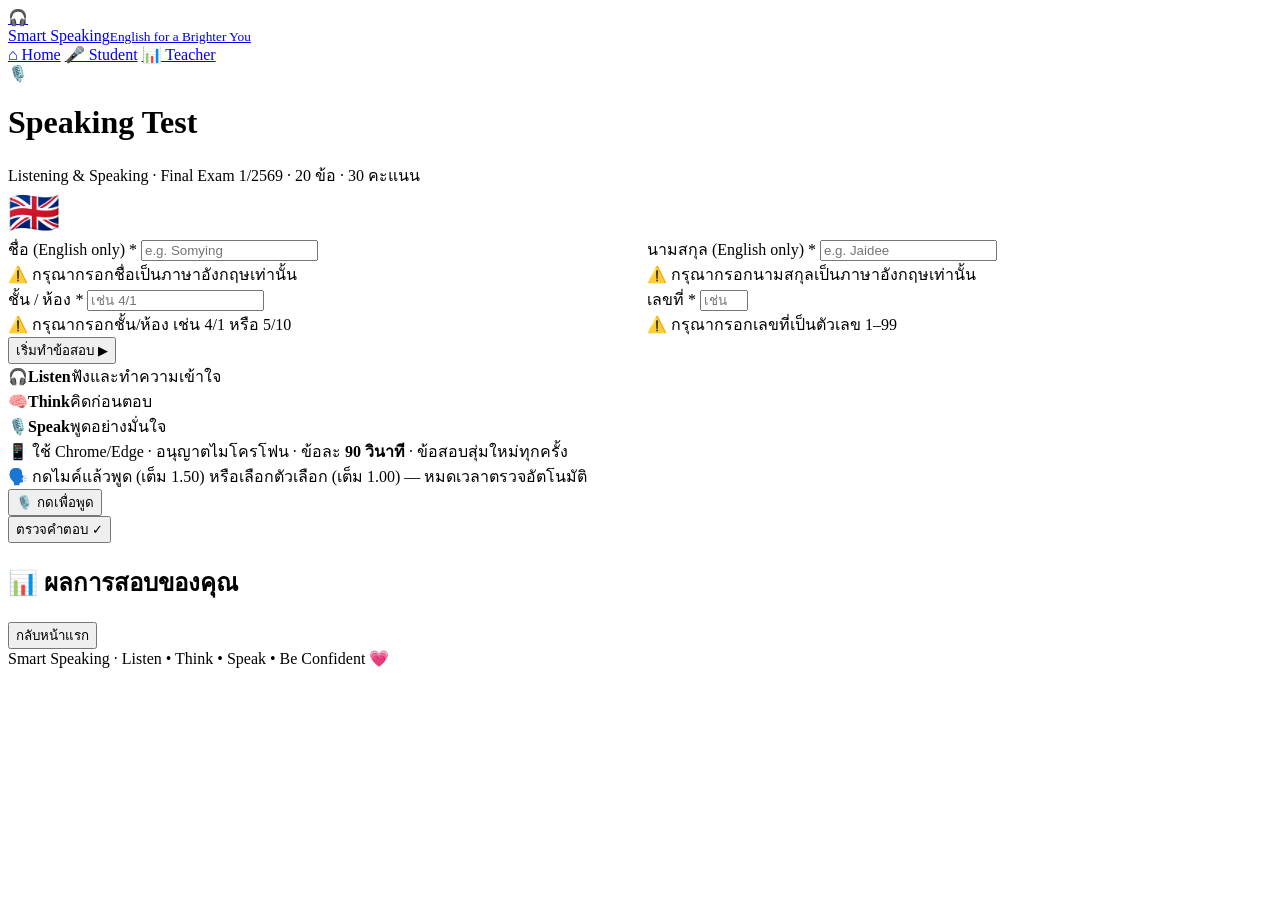
==== commit 6f543617: "Update student.html" ====
--- a/student.html
+++ b/student.html
@@ -37,11 +37,68 @@
     <div style="font-size:42px">🇬🇧</div>
   </div>
 
-  <label>Full Name (English only) *</label>
-  <input id="nm" placeholder="e.g. Somying Jaidee" autocomplete="off" oninput="chkName()" onblur="chkName()">
-  <div class="err" id="nmErr">⚠️ กรอกชื่อ–นามสกุลเป็นภาษาอังกฤษ (อย่างน้อย 2 คำ)</div>
-  <label>ชั้น/ห้อง</label><input id="cl" placeholder="e.g. M.4/2">
-  <label>เลขที่</label><input id="no" type="number" placeholder="e.g. 12">
+ <div style="display:grid;grid-template-columns:1fr 1fr;gap:14px">
+
+  <div>
+    <label>ชื่อ (English only) *</label>
+    <input id="fn"
+           placeholder="e.g. Somying"
+           autocomplete="off"
+           oninput="chkNamePart('fn','fnErr')"
+           onblur="chkNamePart('fn','fnErr')">
+
+    <div class="err" id="fnErr">
+      ⚠️ กรุณากรอกชื่อเป็นภาษาอังกฤษเท่านั้น
+    </div>
+  </div>
+
+  <div>
+    <label>นามสกุล (English only) *</label>
+    <input id="sn"
+           placeholder="e.g. Jaidee"
+           autocomplete="off"
+           oninput="chkNamePart('sn','snErr')"
+           onblur="chkNamePart('sn','snErr')">
+
+    <div class="err" id="snErr">
+      ⚠️ กรุณากรอกนามสกุลเป็นภาษาอังกฤษเท่านั้น
+    </div>
+  </div>
+
+</div>
+
+<div style="display:grid;grid-template-columns:1fr 1fr;gap:14px">
+
+  <div>
+    <label>ชั้น / ห้อง *</label>
+    <input id="cl"
+           placeholder="เช่น 4/1"
+           inputmode="numeric"
+           maxlength="5"
+           oninput="cleanClass()">
+
+    <div class="err" id="clErr">
+      ⚠️ กรุณากรอกชั้น/ห้อง เช่น 4/1 หรือ 5/10
+    </div>
+  </div>
+
+  <div>
+    <label>เลขที่ *</label>
+    <input id="no"
+           type="number"
+           min="1"
+           max="99"
+           step="1"
+           placeholder="เช่น 1 หรือ 10"
+           inputmode="numeric"
+           oninput="cleanNo()">
+
+    <div class="err" id="noErr">
+      ⚠️ กรุณากรอกเลขที่เป็นตัวเลข 1–99
+    </div>
+  </div>
+
+</div>
   <button class="btn" onclick="start()">เริ่มทำข้อสอบ ▶</button>
 
   <div class="step-row">
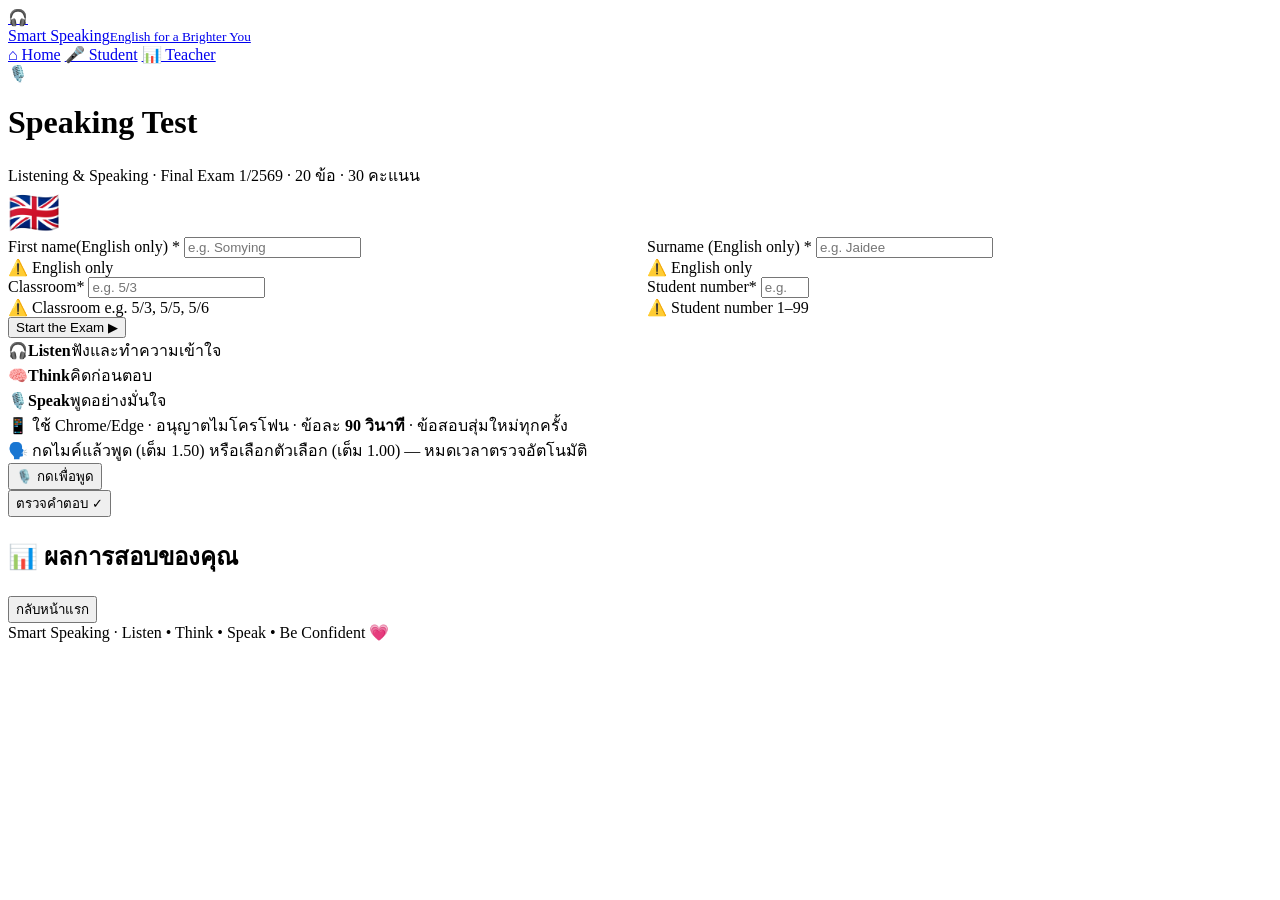
==== commit e5c8d53f: "Update student.html" ====
--- a/student.html
+++ b/student.html
@@ -40,7 +40,7 @@
  <div style="display:grid;grid-template-columns:1fr 1fr;gap:14px">
 
   <div>
-    <label>ชื่อ (English only) *</label>
+    <label>First name(English only) *</label>
     <input id="fn"
            placeholder="e.g. Somying"
            autocomplete="off"
@@ -48,12 +48,12 @@
            onblur="chkNamePart('fn','fnErr')">
 
     <div class="err" id="fnErr">
-      ⚠️ กรุณากรอกชื่อเป็นภาษาอังกฤษเท่านั้น
+      ⚠️ English only
     </div>
   </div>
 
   <div>
-    <label>นามสกุล (English only) *</label>
+    <label>Surname (English only) *</label>
     <input id="sn"
            placeholder="e.g. Jaidee"
            autocomplete="off"
@@ -61,7 +61,7 @@
            onblur="chkNamePart('sn','snErr')">
 
     <div class="err" id="snErr">
-      ⚠️ กรุณากรอกนามสกุลเป็นภาษาอังกฤษเท่านั้น
+      ⚠️ English only
     </div>
   </div>
 
@@ -70,36 +70,36 @@
 <div style="display:grid;grid-template-columns:1fr 1fr;gap:14px">
 
   <div>
-    <label>ชั้น / ห้อง *</label>
+    <label>Classroom*</label>
     <input id="cl"
-           placeholder="เช่น 4/1"
+           placeholder="e.g. 5/3"
            inputmode="numeric"
            maxlength="5"
            oninput="cleanClass()">
 
     <div class="err" id="clErr">
-      ⚠️ กรุณากรอกชั้น/ห้อง เช่น 4/1 หรือ 5/10
+      ⚠️ Classroom e.g. 5/3, 5/5, 5/6
     </div>
   </div>
 
   <div>
-    <label>เลขที่ *</label>
+    <label>Student number*</label>
     <input id="no"
            type="number"
            min="1"
            max="99"
            step="1"
-           placeholder="เช่น 1 หรือ 10"
+           placeholder="e.g. 1 or 10"
            inputmode="numeric"
            oninput="cleanNo()">
 
     <div class="err" id="noErr">
-      ⚠️ กรุณากรอกเลขที่เป็นตัวเลข 1–99
-    </div>
-  </div>
-
-</div>
-  <button class="btn" onclick="start()">เริ่มทำข้อสอบ ▶</button>
+      ⚠️ Student number 1–99
+    </div>
+  </div>
+
+</div>
+  <button class="btn" onclick="start()"> Start the Exam ▶</button>
 
   <div class="step-row">
     <div class="step">🎧<b>Listen</b><span>ฟังและทำความเข้าใจ</span></div>
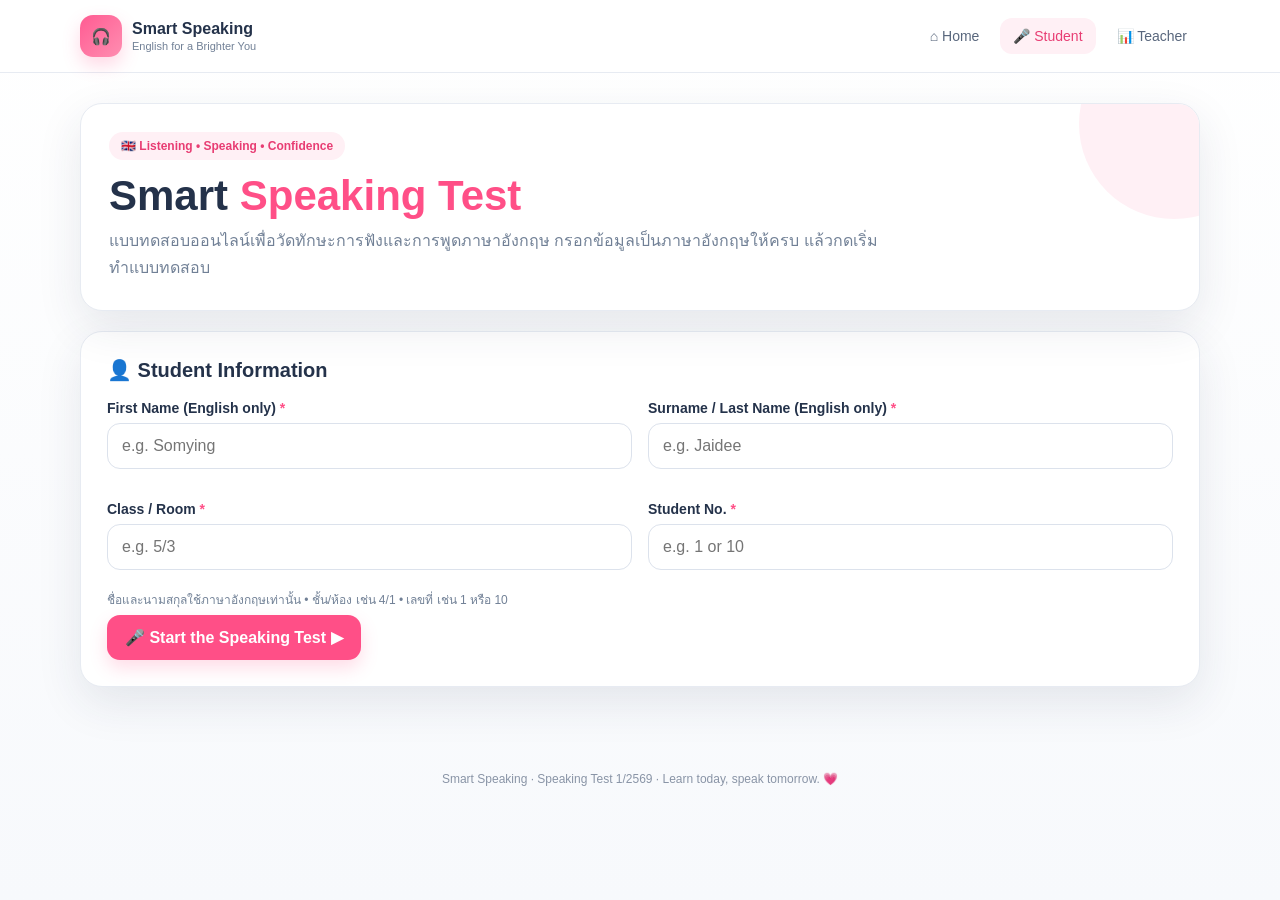
==== commit b6bfce86: "Update student.html" ====
--- a/student.html
+++ b/student.html
@@ -2,17 +2,153 @@
 <html lang="th">
 <head>
 <meta charset="UTF-8">
-<meta name="viewport" content="width=device-width,initial-scale=1">
-<title>Smart Speaking | Student</title>
+<meta name="viewport" content="width=device-width, initial-scale=1.0">
+<meta name="theme-color" content="#ff4f87">
+<title>Smart Speaking | Student Test</title>
+
 <style>
-  <link rel="stylesheet" href="style.css">
+:root{
+  --pink:#ff4f87;
+  --pink-dark:#e83d73;
+  --pink-soft:#fff0f5;
+  --blue:#3f82f7;
+  --blue-soft:#eef5ff;
+  --green:#22a06b;
+  --red:#e5484d;
+  --yellow:#f5b700;
+  --ink:#24324a;
+  --muted:#718096;
+  --line:#e7ebf2;
+  --bg:#f7f9fc;
+  --card:#ffffff;
+  --shadow:0 16px 45px rgba(35,50,74,.10);
+  --radius:22px;
+}
+*{box-sizing:border-box}
+html,body{margin:0;padding:0}
+body{
+  font-family:Arial,"Noto Sans Thai",Tahoma,sans-serif;
+  background:linear-gradient(180deg,#fff 0%,var(--bg) 100%);
+  color:var(--ink);
+  min-height:100vh;
+}
+a{color:inherit;text-decoration:none}
+button,input{font:inherit}
+.container{width:min(1120px,calc(100% - 32px));margin:auto}
+
+.nav{
+  position:sticky;top:0;z-index:50;
+  background:rgba(255,255,255,.94);
+  backdrop-filter:blur(12px);
+  border-bottom:1px solid var(--line);
+}
+.nav-inner{min-height:72px;display:flex;align-items:center;justify-content:space-between;gap:20px}
+.brand{display:flex;align-items:center;gap:10px;font-weight:800;color:var(--ink)}
+.logo{width:42px;height:42px;border-radius:13px;display:grid;place-items:center;background:linear-gradient(135deg,#ff5b92,#ff8eb1);box-shadow:0 8px 18px rgba(255,79,135,.22)}
+.brand small{display:block;color:var(--muted);font-size:11px;font-weight:500;margin-top:2px}
+.navlinks{display:flex;gap:8px}
+.navlinks a{padding:10px 13px;border-radius:12px;font-size:14px;color:#59677d}
+.navlinks a.active,.navlinks a:hover{background:var(--pink-soft);color:var(--pink-dark)}
+
+main{padding:30px 0 60px}
+.card{
+  background:var(--card);
+  border:1px solid var(--line);
+  border-radius:var(--radius);
+  box-shadow:var(--shadow);
+}
+.hero-card{padding:28px;margin-bottom:20px;position:relative;overflow:hidden}
+.hero-card:after{
+  content:"";position:absolute;width:190px;height:190px;border-radius:50%;
+  right:-70px;top:-75px;background:var(--pink-soft);z-index:0;
+}
+.hero-content{position:relative;z-index:1}
+.badge{display:inline-flex;align-items:center;gap:7px;background:var(--pink-soft);color:var(--pink-dark);padding:7px 12px;border-radius:999px;font-size:12px;font-weight:800}
+h1{font-size:clamp(28px,4vw,42px);margin:13px 0 8px;line-height:1.1}
+h1 span{color:var(--pink)}
+.lead{margin:0;color:var(--muted);line-height:1.7;max-width:780px}
+
+.form-card{padding:26px}
+.section-title{margin:0 0 18px;font-size:20px}
+.grid2{display:grid;grid-template-columns:1fr 1fr;gap:16px}
+.field{margin-bottom:16px}
+label{display:block;font-size:14px;font-weight:800;margin:0 0 7px}
+.req{color:var(--pink)}
+input{
+  width:100%;border:1.5px solid #dce2ec;background:#fff;
+  color:var(--ink);padding:13px 14px;border-radius:13px;outline:none;
+  transition:.18s;
+}
+input:focus{border-color:var(--pink);box-shadow:0 0 0 4px rgba(255,79,135,.10)}
+input.good{border-color:#36b37e;background:#f6fffb}
+input.bad{border-color:var(--red);background:#fff8f8}
+.help{font-size:12px;color:var(--muted);margin-top:6px;line-height:1.45}
+.error{display:none;color:var(--red);font-size:12px;margin-top:5px}
+
+.actions{display:flex;gap:10px;flex-wrap:wrap;margin-top:6px}
+.btn{
+  border:0;border-radius:13px;padding:13px 18px;font-weight:800;
+  cursor:pointer;transition:.18s;display:inline-flex;align-items:center;justify-content:center;gap:8px
+}
+.btn:hover{transform:translateY(-1px)}
+.btn-pink{background:var(--pink);color:#fff;box-shadow:0 8px 18px rgba(255,79,135,.20)}
+.btn-blue{background:var(--blue);color:#fff}
+.btn-light{background:#f1f4f8;color:#526177}
+.btn:disabled{opacity:.55;cursor:not-allowed;transform:none}
+
+#exam{display:none}
+.exam-top{display:flex;justify-content:space-between;gap:12px;align-items:center;margin-bottom:15px;flex-wrap:wrap}
+.progress-wrap{flex:1;min-width:220px}
+.progress-text{font-size:13px;color:var(--muted);margin-bottom:6px}
+.progress{height:9px;background:#edf0f5;border-radius:99px;overflow:hidden}
+.progress > div{height:100%;background:linear-gradient(90deg,var(--pink),#ff83a9);width:0%;transition:.25s}
+.timer{font-weight:900;color:var(--pink-dark);background:var(--pink-soft);padding:10px 15px;border-radius:12px;min-width:92px;text-align:center}
+.timer.warning{color:#b42318;background:#fff1f0}
+.question-card{padding:28px}
+.q-number{font-size:12px;font-weight:900;color:var(--pink);letter-spacing:.5px}
+.question{font-size:clamp(21px,3vw,30px);font-weight:800;line-height:1.45;margin:10px 0 18px}
+.tip{background:var(--blue-soft);color:#315b9e;padding:12px 14px;border-radius:13px;font-size:13px;line-height:1.6;margin-bottom:18px}
+.rec-box{border:1px dashed #ccd4e2;border-radius:16px;padding:18px;background:#fbfcfe;text-align:center}
+.mic-btn{
+  width:78px;height:78px;border-radius:50%;border:0;background:var(--pink);
+  color:#fff;font-size:30px;cursor:pointer;box-shadow:0 10px 22px rgba(255,79,135,.25);
+}
+.mic-btn.recording{animation:pulse 1s infinite;background:#e5484d}
+@keyframes pulse{50%{transform:scale(1.07);box-shadow:0 0 0 14px rgba(229,72,77,.10)}}
+.status{font-size:13px;color:var(--muted);margin-top:10px;min-height:20px}
+.transcript{
+  margin-top:15px;padding:13px;border-radius:12px;background:#fff;
+  border:1px solid var(--line);min-height:46px;text-align:left;color:#40506a;line-height:1.55
+}
+.exam-actions{display:flex;justify-content:space-between;gap:10px;margin-top:18px;flex-wrap:wrap}
+.score-card{padding:30px;text-align:center}
+.score-circle{
+  width:150px;height:150px;border-radius:50%;margin:15px auto;
+  display:grid;place-items:center;background:var(--pink-soft);border:10px solid #ffd1df;
+}
+.score-circle strong{font-size:34px;color:var(--pink-dark)}
+.result-note{font-size:15px;color:var(--muted);line-height:1.7}
+.summary{display:grid;grid-template-columns:repeat(3,1fr);gap:12px;margin:20px 0}
+.stat{background:#f8fafc;border:1px solid var(--line);border-radius:15px;padding:15px}
+.stat b{display:block;font-size:20px;margin-bottom:4px}
+.stat span{font-size:12px;color:var(--muted)}
+.footer{text-align:center;color:#8994a6;font-size:12px;padding:25px 0 35px}
+
+@media(max-width:700px){
+  .nav-inner{min-height:64px}
+  .navlinks a{font-size:12px;padding:8px}
+  .brand small{display:none}
+  .grid2{grid-template-columns:1fr}
+  .hero-card,.form-card,.question-card,.score-card{padding:20px}
+  .summary{grid-template-columns:1fr}
+  .exam-actions .btn{flex:1}
+}
 </style>
 </head>
+
 <body>
-<div class="wrap">
-
 <nav class="nav">
-  <div class="nav-in">
+  <div class="container nav-inner">
     <a class="brand" href="index.html">
       <div class="logo">🎧</div>
       <div>Smart Speaking<small>English for a Brighter You</small></div>
@@ -25,121 +161,134 @@
   </div>
 </nav>
 
-<div id="s1" class="card">
-  <div class="hero-strip">
-    <div class="hero-title">
-      <div class="hero-icon">🎙️</div>
-      <div>
-        <h1>Speaking <span>Test</span></h1>
-        <div class="sub">Listening &amp; Speaking · Final Exam 1/2569 · 20 ข้อ · 30 คะแนน</div>
-      </div>
-    </div>
-    <div style="font-size:42px">🇬🇧</div>
-  </div>
-
- <div style="display:grid;grid-template-columns:1fr 1fr;gap:14px">
-
-  <div>
-    <label>First name(English only) *</label>
-    <input id="fn"
-           placeholder="e.g. Somying"
-           autocomplete="off"
-           oninput="chkNamePart('fn','fnErr')"
-           onblur="chkNamePart('fn','fnErr')">
-
-    <div class="err" id="fnErr">
-      ⚠️ English only
-    </div>
-  </div>
-
-  <div>
-    <label>Surname (English only) *</label>
-    <input id="sn"
-           placeholder="e.g. Jaidee"
-           autocomplete="off"
-           oninput="chkNamePart('sn','snErr')"
-           onblur="chkNamePart('sn','snErr')">
-
-    <div class="err" id="snErr">
-      ⚠️ English only
-    </div>
-  </div>
+<main>
+<div class="container">
+
+<section id="setup" class="card hero-card">
+  <div class="hero-content">
+    <span class="badge">🇬🇧 Listening • Speaking • Confidence</span>
+    <h1>Smart <span>Speaking Test</span></h1>
+    <p class="lead">
+      แบบทดสอบออนไลน์เพื่อวัดทักษะการฟังและการพูดภาษาอังกฤษ
+      กรอกข้อมูลเป็นภาษาอังกฤษให้ครบ แล้วกดเริ่มทำแบบทดสอบ
+    </p>
+  </div>
+</section>
+
+<section class="card form-card" id="studentForm">
+  <h2 class="section-title">👤 Student Information</h2>
+
+  <div class="grid2">
+    <div class="field">
+      <label for="fn">First Name (English only) <span class="req">*</span></label>
+      <input id="fn" autocomplete="given-name" placeholder="e.g. Somying"
+             oninput="chkNamePart('fn','fnErr')">
+      <div id="fnErr" class="error">กรุณากรอกชื่อเป็นภาษาอังกฤษเท่านั้น เช่น Somying</div>
+    </div>
+
+    <div class="field">
+      <label for="sn">Surname / Last Name (English only) <span class="req">*</span></label>
+      <input id="sn" autocomplete="family-name" placeholder="e.g. Jaidee"
+             oninput="chkNamePart('sn','snErr')">
+      <div id="snErr" class="error">กรุณากรอกนามสกุลเป็นภาษาอังกฤษเท่านั้น เช่น Jaidee</div>
+    </div>
+
+    <div class="field">
+      <label for="cl">Class / Room <span class="req">*</span></label>
+      <input id="cl" inputmode="numeric" maxlength="5" placeholder="e.g. 5/3"
+             oninput="cleanClass()">
+      <div id="clErr" class="error">รูปแบบห้องต้องเป็น เช่น 4/1, 5/10</div>
+    </div>
+
+    <div class="field">
+      <label for="no">Student No. <span class="req">*</span></label>
+      <input id="no" type="text" inputmode="numeric" maxlength="2" placeholder="e.g. 1 or 10"
+             oninput="cleanNo()">
+      <div id="noErr" class="error">เลขที่ต้องเป็นตัวเลข 1–99</div>
+    </div>
+  </div>
+
+  <div class="help">
+    ชื่อและนามสกุลใช้ภาษาอังกฤษเท่านั้น • ชั้น/ห้อง เช่น 4/1 • เลขที่ เช่น 1 หรือ 10
+  </div>
+
+  <div class="actions">
+    <button class="btn btn-pink" onclick="start()">🎤 Start the Speaking Test ▶</button>
+  </div>
+</section>
+
+<section id="exam">
+  <div class="exam-top">
+    <div class="progress-wrap">
+      <div id="progressText" class="progress-text">Question 1 of 20, PER=1.5, PASS=.6</div>
+      <div class="progress"><div id="progressBar"></div></div>
+    </div>
+    <div id="timer" class="timer">90s</div>
+  </div>
+
+  <div class="card question-card">
+    <div class="q-number" id="qNumber">QUESTION 1</div>
+    <div class="question" id="question"></div>
+
+    <div class="tip">
+      🎧 ฟังคำถามในใจ/อ่านคำถาม แล้วกดไมโครโฟนเพื่อพูดคำตอบเป็นภาษาอังกฤษ
+      ระบบจะใช้ Speech Recognition ช่วยตรวจคำตอบ
+    </div>
+
+    <div class="rec-box">
+      <button id="micBtn" class="mic-btn" onclick="toggleRecording()" aria-label="Start speaking">🎙️</button>
+      <div id="status" class="status">กดไมโครโฟนเพื่อเริ่มพูด</div>
+      <div id="transcript" class="transcript">ยังไม่มีคำตอบ</div>
+    </div>
+
+    <div class="exam-actions">
+      <button id="nextBtn" class="btn btn-pink" onclick="nextQuestion()" disabled>
+        Next Question →
+      </button>
+    </div>
+  </div>
+</section>
+
+<section id="result" class="card score-card" style="display:none">
+  <span class="badge">🎉 Test Completed</span>
+  <h2>Speaking Test Result</h2>
+  <div class="score-circle"><strong id="score">0</strong></div>
+  <div class="summary">
+    <div class="stat"><b id="correct">0</b><span>Correct</span></div>
+    <div class="stat"><b id="answered">0</b><span>Answered</span></div>
+    <div class="stat"><b id="percent">0%</b><span>Percentage</span></div>
+  </div>
+  <p id="resultNote" class="result-note"></p>
+  <div class="actions" style="justify-content:center">
+    <a class="btn btn-blue" href="index.html">⌂ Back to Home</a>
+    <button class="btn btn-light" onclick="location.reload()">↻ Try Again</button>
+  </div>
+</section>
 
 </div>
-
-<div style="display:grid;grid-template-columns:1fr 1fr;gap:14px">
-
-  <div>
-    <label>Classroom*</label>
-    <input id="cl"
-           placeholder="e.g. 5/3"
-           inputmode="numeric"
-           maxlength="5"
-           oninput="cleanClass()">
-
-    <div class="err" id="clErr">
-      ⚠️ Classroom e.g. 5/3, 5/5, 5/6
-    </div>
-  </div>
-
-  <div>
-    <label>Student number*</label>
-    <input id="no"
-           type="number"
-           min="1"
-           max="99"
-           step="1"
-           placeholder="e.g. 1 or 10"
-           inputmode="numeric"
-           oninput="cleanNo()">
-
-    <div class="err" id="noErr">
-      ⚠️ Student number 1–99
-    </div>
-  </div>
-
-</div>
-  <button class="btn" onclick="start()"> Start the Exam ▶</button>
-
-  <div class="step-row">
-    <div class="step">🎧<b>Listen</b><span>ฟังและทำความเข้าใจ</span></div>
-    <div class="step">🧠<b>Think</b><span>คิดก่อนตอบ</span></div>
-    <div class="step">🎙️<b>Speak</b><span>พูดอย่างมั่นใจ</span></div>
-  </div>
-  <div class="note">📱 ใช้ Chrome/Edge · อนุญาตไมโครโฟน · ข้อละ <b>90 วินาที</b> · ข้อสอบสุ่มใหม่ทุกครั้ง</div>
-</div>
-
-<div id="s2" class="card hide">
-  <div style="display:flex;justify-content:space-between;font-size:.85rem;color:var(--mut)">
-    <span id="pg"></span><span id="sc"></span>
-  </div>
-  <div class="bar"><i id="pb"></i></div>
-  <span class="tag" id="cat"></span><span class="clock" id="ck"></span>
-  <div class="tbar"><i id="tp" style="width:100%"></i></div>
-  <div class="q" id="qt"></div>
-  <div class="note">🗣️ กดไมค์แล้วพูด (เต็ม 1.50) หรือเลือกตัวเลือก (เต็ม 1.00) — หมดเวลาตรวจอัตโนมัติ</div>
-  <button class="mic" id="mic" onclick="rec()">🎙️ กดเพื่อพูด</button>
-  <div class="box" id="tr"></div><div id="opts"></div><div id="fb"></div>
-  <button class="btn" id="nx">ตรวจคำตอบ ✓</button>
-</div>
-
-<div id="s3" class="card hide">
-  <h2>📊 ผลการสอบของคุณ</h2>
-  <div id="rs"></div>
-  <button class="btn" onclick="location.reload()">กลับหน้าแรก</button>
-</div>
-
-<div class="footer">Smart Speaking · Listen • Think • Speak • Be Confident 💗</div>
-
-</div>
+</main>
+
+<footer class="footer">
+  Smart Speaking · Speaking Test 1/2569 · Learn today, speak tomorrow. 💗
+</footer>
+
 <script>
-/* ========== ⚙️ CONFIG : แก้ 2 บรรทัดนี้เท่านั้น ========== */
-const SHEET_URL = "https://script.google.com/macros/s/AKfycbzYTyCOePtMvC0nyHSl0WddjPxZ5c6Or0snhRX0ujR6rbeiVglPlAKaC0O4osgo1TIQ/exec";   // เช่น https://script.google.com/macros/s/AKfy.../exec
-const SEC = 90;                                   // เวลาต่อข้อ (วินาที)
-const TOTAL=20, PER=1.5, PASS=.6;
-
-/* ========== QUESTION BANK ========== */
-const BANK=[
+"use strict";
+
+/* =========================
+   CONFIG
+========================= */
+const SEC = 90;
+const TOTAL = 20, PER=1.5, PASS=.6;
+const PER = 1.5;
+const PASS = .6;
+const SHEET_URL = 'https://script.google.com/macros/s/AKfycbzYTyCOePtMvC0nyHSl0WddjPxZ5c6Or0snhRX0ujR6rbeiVglPlAKaC0O4osgo1TIQ/exec';
+
+/* =========================
+   QUESTION BANK
+   Original bank content is retained from the uploaded student.html.
+========================= */
+const BANK = [
 {c:"Ability",q:"Can you sing?",k:[["yes","yeah","no","nah"],["can"]],a:"Yes, I can.",
  alt:["Yes, I can.","Yeah, I can.","No, I can't.","Nah, I can't.","Yes, but only a little.","Yeah, but not very well."]},
 {c:"Ability",q:"Can you speak Spanish?",k:[["no","nah","yes"],["can"]],a:"No, I can't.",
@@ -215,152 +364,396 @@
 {c:"Location",q:"Tell your friend to put the sugar bowl on the counter.",k:[["pick up","take"],["sugar bowl"],["put"],["counter"]],a:"Pick up the sugar bowl and put it on the counter.",
  alt:["Pick up the sugar bowl and put it on the counter, next to the coffee pot.","Take the sugar bowl and put it on the counter.","Pick up the sugar bowl and put it on the counter."]}];
 
-/* ========== NORMALIZER ========== */
-const ONES=["zero","one","two","three","four","five","six","seven","eight","nine","ten","eleven","twelve",
-"thirteen","fourteen","fifteen","sixteen","seventeen","eighteen","nineteen"];
-const TENS=["","","twenty","thirty","forty","fifty","sixty","seventy","eighty","ninety"];
-const ORD={1:"first",2:"second",3:"third",4:"fourth",5:"fifth",6:"sixth",7:"seventh",8:"eighth",9:"ninth",
-10:"tenth",11:"eleventh",12:"twelfth",13:"thirteenth",14:"fourteenth",15:"fifteenth",16:"sixteenth",
-17:"seventeenth",18:"eighteenth",19:"nineteenth",20:"twentieth",21:"twenty first",22:"twenty second",
-23:"twenty third",24:"twenty fourth",25:"twenty fifth",26:"twenty sixth",27:"twenty seventh",
-28:"twenty eighth",29:"twenty ninth",30:"thirtieth",31:"thirty first"};
-function n2w(n){n=+n;if(n<20)return ONES[n];if(n<100){const o=n%10;return TENS[(n/10)|0]+(o?" "+ONES[o]:"")}return""+n}
-const CONTRA=[[/\bit's\b/g,"it is"],[/\bi'm\b/g,"i am"],[/\bim\b/g,"i am"],[/\bthey're\b/g,"they are"],
-[/\btheyre\b/g,"they are"],[/\bthat's\b/g,"that is"],[/\bwhat's\b/g,"what is"],[/\bdon'?t\b/g,"do not"],
-[/\bdoesn'?t\b/g,"does not"],[/\bcan'?t\b/g,"can not"],[/\bcannot\b/g,"can not"],[/\bisn'?t\b/g,"is not"],
-[/\baren'?t\b/g,"are not"],[/\bo'clock\b/g,"oclock"],[/\bits\b/g,"it is"]];
-function norm(s){
- let t=" "+String(s).toLowerCase()+" ";
- CONTRA.forEach(c=>t=t.replace(c[0],c[1]));
- t=t.replace(/\b(\d{1,2})[:.](\d{2})\b/g,(m,h,mi)=>{const H=n2w(h);mi=+mi;
-   return mi===0?H+" oclock":mi<10?H+" oh "+ONES[mi]:H+" "+n2w(mi)});
- t=t.replace(/\b(\d{1,2})\s*(st|nd|rd|th)\b/g,(m,d)=>ORD[+d]||n2w(d));
- t=t.replace(/\b(\d{1,3})\b/g,(m,d)=>n2w(d));
- t=t.replace(/\ba\s+quarter\b/g,"quarter").replace(/\bfifteen\s+past\b/g,"quarter past");
- t=t.replace(/\bafter\b/g,"past").replace(/\bbefore\b/g,"to");
- t=t.replace(/[^a-z ]/g," ").replace(/\s+/g," ");
- return " "+t.trim()+" ";
-}
-function sim(a,b){
- const A=a.trim().split(" ").filter(Boolean),B=b.trim().split(" ").filter(Boolean);
- if(!A.length||!B.length)return 0;
- const bag={};B.forEach(w=>bag[w]=(bag[w]||0)+1);
- let hit=0;A.forEach(w=>{if(bag[w]>0){bag[w]--;hit++}});
- const p=hit/A.length,r=hit/B.length;return(p+r)?2*p*r/(p+r):0;
-}
-
-/* ========== NAME CHECK ========== */
-const NAME_RE=/^[A-Za-z][A-Za-z.'-]*(?:\s+[A-Za-z][A-Za-z.'-]*)+$/;
-function chkName(){
- const raw=nm.value, cleaned=raw.replace(/[^A-Za-z.'\- ]/g,"").replace(/\s{2,}/g," ");
- if(cleaned!==raw){const p=nm.selectionStart;nm.value=cleaned;try{nm.setSelectionRange(p-1,p-1)}catch(e){}}
- const ok=NAME_RE.test(nm.value.trim());
- nm.className=nm.value.trim()?(ok?"good":"bad"):"";
- nmErr.style.display=(nm.value.trim()&&!ok)?"block":"none";return ok;
-}
-function titleCase(s){return s.trim().toLowerCase().split(/\s+/).map(w=>w[0].toUpperCase()+w.slice(1)).join(" ")}
-
-/* ========== STATE ========== */
-const sh=a=>a.map(v=>[Math.random(),v]).sort((x,y)=>x[0]-y[0]).map(v=>v[1]);
-let Q=[],i=0,total=0,log=[],pick=null,tx="",rg=null,busy=false;
-let stream=null,mr=null,chunks=[],aURL="",tmr=null,left=SEC,locked=false;
-
+/* =========================
+   STATE
+========================= */
+let Q = [];
+let qi = 0;
+let score = 0;
+let answered = 0;
+let remaining = SEC;
+let timerId = null;
+let recognition = null;
+let isRecording = false;
+let lastTranscript = "";
+let stream = null;
+let recorder = null;
+let chunks = [];
+
+/* =========================
+   DOM
+========================= */
+const $ = id => document.getElementById(id);
+const setup = $("setup");
+const exam = $("exam");
+const result = $("result");
+const fn = $("fn");
+const sn = $("sn");
+const cl = $("cl");
+const no = $("no");
+const questionEl = $("question");
+const qNumber = $("qNumber");
+const progressText = $("progressText");
+const progressBar = $("progressBar");
+const timerEl = $("timer");
+const micBtn = $("micBtn");
+const statusEl = $("status");
+const transcriptEl = $("transcript");
+const nextBtn = $("nextBtn");
+
+/* =========================
+   VALIDATION
+========================= */
+const NAME_PART_RE = /^[A-Za-z]+(?:[.'-][A-Za-z]+)*$/;
+
+function cleanEnglishInput(id){
+  const el = $(id);
+  const raw = el.value;
+  const cleaned = raw.replace(/[^A-Za-z.'-]/g,"");
+  if(cleaned !== raw) el.value = cleaned;
+  return el.value.trim();
+}
+
+function chkNamePart(id, errId){
+  const el = $(id);
+  const value = cleanEnglishInput(id);
+  const ok = NAME_PART_RE.test(value);
+  el.className = value ? (ok ? "good" : "bad") : "";
+  $(errId).style.display = (value && !ok) ? "block" : "none";
+  return ok;
+}
+
+function cleanClass(){
+  const el = $("cl");
+  let v = el.value.replace(/[^0-9/]/g,"");
+  const parts = v.split("/");
+  if(parts.length > 2) v = parts[0] + "/" + parts.slice(1).join("");
+  if(v.length > 5) v = v.slice(0,5);
+  el.value = v;
+  const ok = /^[1-6]\/[1-9][0-9]?$/.test(v);
+  el.className = v ? (ok ? "good" : "bad") : "";
+  $("clErr").style.display = (v && !ok) ? "block" : "none";
+  return ok;
+}
+
+function cleanNo(){
+  const el = $("no");
+  let v = el.value.replace(/\D/g,"");
+  if(v) v = String(Math.max(1, Math.min(99, parseInt(v,10))));
+  el.value = v;
+  const ok = /^[1-9][0-9]?$/.test(v);
+  el.className = v ? (ok ? "good" : "bad") : "";
+  $("noErr").style.display = (v && !ok) ? "block" : "none";
+  return ok;
+}
+
+function titleCase(s){
+  return s.trim().toLowerCase().split(/\s+/)
+    .map(w => w ? w[0].toUpperCase() + w.slice(1) : "")
+    .join(" ");
+}
+
+/* =========================
+   HELPERS
+========================= */
+function shuffle(arr){
+  return [...arr].sort(() => Math.random() - 0.5);
+}
+
+function normalize(s){
+  return String(s || "")
+    .toLowerCase()
+    .normalize("NFD")
+    .replace(/[\u0300-\u036f]/g,"")
+    .replace(/[^a-z0-9\s]/g," ")
+    .replace(/\s+/g," ")
+    .trim();
+}
+
+function accepted(question){
+  return [question.a, ...(question.alts || [])]
+    .map(normalize)
+    .filter(Boolean);
+}
+
+function isCorrect(spoken, question){
+  const s = normalize(spoken);
+  if(!s) return false;
+
+  const answers = accepted(question);
+  if(answers.includes(s)) return true;
+
+  // Exact answer phrase contained in a slightly longer recognized sentence.
+  return answers.some(a => {
+    if(a.length < 3) return false;
+    return (" " + s + " ").includes(" " + a + " ");
+  });
+}
+
+/* =========================
+   SPEECH RECOGNITION
+========================= */
+function setupRecognition(){
+  const SR = window.SpeechRecognition || window.webkitSpeechRecognition;
+  if(!SR) return null;
+
+  const r = new SR();
+  r.lang = "en-US";
+  r.interimResults = true;
+  r.continuous = false;
+  r.maxAlternatives = 3;
+
+  r.onstart = () => {
+    isRecording = true;
+    micBtn.classList.add("recording");
+    micBtn.textContent = "⏹️";
+    statusEl.textContent = "กำลังฟัง... กรุณาพูดคำตอบ";
+  };
+
+  r.onresult = e => {
+    let finalText = "";
+    let interim = "";
+    for(let i=e.resultIndex;i<e.results.length;i++){
+      const t = e.results[i][0].transcript;
+      if(e.results[i].isFinal) finalText += t;
+      else interim += t;
+    }
+    const combined = (finalText || interim).trim();
+    if(combined){
+      lastTranscript = combined;
+      transcriptEl.textContent = combined;
+    }
+  };
+
+  r.onerror = e => {
+    statusEl.textContent =
+      e.error === "not-allowed"
+      ? "ไม่อนุญาตให้ใช้ไมโครโฟน กรุณาเปิดสิทธิ์ Microphone"
+      : "ไม่สามารถรับเสียงได้ กรุณาลองใหม่";
+    stopRecording();
+  };
+
+  r.onend = () => stopRecording();
+
+  return r;
+}
+
+function toggleRecording(){
+  if(isRecording){
+    stopRecording();
+    return;
+  }
+
+  if(!recognition) recognition = setupRecognition();
+
+  if(!recognition){
+    statusEl.textContent = "Browser นี้ไม่รองรับ Speech Recognition";
+    return;
+  }
+
+  lastTranscript = "";
+  transcriptEl.textContent = "กำลังฟัง...";
+  try {
+    recognition.start();
+  } catch(e) {
+    // Recognition may still be closing from a previous run.
+    statusEl.textContent = "กรุณารอสักครู่แล้วกดไมโครโฟนอีกครั้ง";
+  }
+}
+
+function stopRecording(){
+  isRecording = false;
+  micBtn.classList.remove("recording");
+  micBtn.textContent = "🎙️";
+  if(lastTranscript){
+    statusEl.textContent = "รับคำตอบแล้ว ✓";
+    nextBtn.disabled = false;
+  } else {
+    statusEl.textContent = "ยังไม่ได้ยินคำตอบ กรุณากดไมโครโฟนแล้วลองใหม่";
+  }
+}
+
+/* =========================
+   MEDIA RECORDING
+   Keeps microphone permission active during the test when supported.
+========================= */
+async function startMic(){
+  if(!navigator.mediaDevices || !navigator.mediaDevices.getUserMedia) return;
+  try {
+    stream = await navigator.mediaDevices.getUserMedia({audio:true});
+    if(window.MediaRecorder){
+      recorder = new MediaRecorder(stream);
+      recorder.ondataavailable = e => { if(e.data.size) chunks.push(e.data); };
+      recorder.onstart = () => { chunks=[]; };
+      recorder.start();
+    }
+  } catch(e) {
+    // Speech Recognition can still work in some browsers without this stream.
+  }
+}
+
+/* =========================
+   START TEST
+========================= */
 async function start(){
- if(!nm.value.trim()||!cl.value.trim()||!no.value.trim())return alert("กรุณากรอกชื่อ ชั้น และเลขที่ให้ครบ");
- if(!chkName()){nm.focus();return alert("❌ ชื่อต้องเป็นภาษาอังกฤษ และมีทั้งชื่อ–นามสกุล\n\nตัวอย่าง: Somying Jaidee")}
- nm.value=titleCase(nm.value);
- try{stream=await navigator.mediaDevices.getUserMedia({audio:true})}
- catch(e){if(!confirm("เข้าถึงไมโครโฟนไม่ได้ — ทำต่อแบบเลือกตัวเลือกอย่างเดียวไหม?"))return}
- Q=sh(BANK).slice(0,TOTAL);s1.classList.add("hide");s2.classList.remove("hide");show();
-}
-function show(){
- const q=Q[i];pick=null;tx="";aURL="";locked=false;
- cat.textContent=q.c;qt.textContent=q.q;
- pg.textContent=`ข้อ ${i+1} / ${TOTAL}`;sc.textContent=`คะแนน ${total.toFixed(2)} / 30`;
- pb.style.width=((i+1)/TOTAL*100)+"%";
- tr.innerHTML='<span style="color:#64748b">คำพูดของคุณจะแสดงที่นี่…</span>';
- fb.innerHTML="";nx.textContent="ตรวจคำตอบ ✓";nx.onclick=next;
- mic.textContent="🎙️ กดเพื่อพูด";mic.disabled=false;
- const pool=BANK.filter(x=>x.c===q.c&&x.a!==q.a);
- const opts=sh([q.a,...sh(pool).slice(0,3).map(x=>x.a)]);
- const box=document.getElementById("opts");box.innerHTML="";
- opts.forEach(t=>{const b=document.createElement("button");b.className="opt";b.textContent=t;
-  b.onclick=()=>sel(b,t);box.appendChild(b)});
- startTimer();
-}
-function sel(el,t){document.querySelectorAll(".opt").forEach(e=>e.classList.remove("sel"));el.classList.add("sel");pick=t}
-function startTimer(){clearInterval(tmr);left=SEC;paint();
- tmr=setInterval(()=>{left--;paint();if(left<=0){clearInterval(tmr);if(busy)stopAll();setTimeout(next,400)}},1000)}
-function paint(){const m=Math.floor(left/60),s=left%60;
- ck.textContent=(m?m+":"+String(s).padStart(2,"0"):left+"s");
- ck.className="clock"+(left<=10?" low":"");tp.style.width=(left/SEC*100)+"%"}
-
-function rec(){
- if(busy)return stopAll();
- const SR=window.SpeechRecognition||window.webkitSpeechRecognition;
- if(!SR)return alert("เบราว์เซอร์นี้ไม่รองรับการรับเสียง กรุณาใช้ Chrome/Edge");
- busy=true;mic.classList.add("rec");mic.textContent="⏹️ กำลังฟัง… (กดเพื่อหยุด)";
- rg=new SR();rg.lang="en-US";rg.interimResults=true;rg.continuous=true;rg.maxAlternatives=3;
- rg.onresult=e=>{let s="";for(const r of e.results)s+=r[0].transcript;tx=s;tr.textContent=s};
- rg.onerror=()=>{};
- rg.onend=()=>{busy=false;mic.classList.remove("rec");mic.textContent="🎙️ กดเพื่อพูด"};
- rg.start();
- if(stream){chunks=[];try{mr=new MediaRecorder(stream);mr.ondataavailable=e=>chunks.push(e.data);
-  mr.onstop=()=>{aURL=URL.createObjectURL(new Blob(chunks,{type:"audio/webm"}))};mr.start()}catch(e){}}
-}
-function stopAll(){try{rg&&rg.stop()}catch(e){}try{mr&&mr.state==="recording"&&mr.stop()}catch(e){}
- busy=false;mic.classList.remove("rec");mic.textContent="🎙️ กดเพื่อพูด"}
-
-function grade(q){
- let pt=0,mode="ไม่ตอบ";const said=tx.trim();
- const ACC=(q.alt&&q.alt.length)?q.alt:[q.a];
- if(said){
-  const t=norm(said);
-  const kg=(q.k&&q.k.length)?(q.k.filter(g=>g.some(w=>t.includes(norm(w).trim()))).length/q.k.length):0;
-  let best=0;ACC.forEach(x=>{const s=sim(t,norm(x));if(s>best)best=s});
-  const boost=best>=.80?1:best>=.65?.85:best;
-  pt=Math.round(PER*Math.min(Math.max(kg,boost),1)*4)/4;
-  mode="Speaking ≈ "+Math.round(best*100)+"%";
- }else if(pick){pt=pick===q.a?1:0;mode="Choice"}
- return{pt,mode,said:said||pick||"(ไม่ตอบ)",acc:ACC};
-}
-function next(){
- if(locked)return;locked=true;clearInterval(tmr);
- if(busy){stopAll();locked=false;return setTimeout(next,500)}
- const q=Q[i],g=grade(q);total+=g.pt;mic.disabled=true;
- log.push({no:i+1,cat:q.c,q:q.q,ans:g.said,model:g.acc.join(" / "),pt:g.pt,mode:g.mode,audio:aURL,used:SEC-left});
- const cls=g.pt>=1.25?"g":g.pt>=.75?"y":"r";
- fb.innerHTML=`<div class="fb ${cls}">${g.pt>=1.25?"✅ ดีมาก":g.pt>=.75?"🟡 ใช้ได้ พูดให้ครบประโยค":"❌ ยังไม่ตรง"} · ${g.pt.toFixed(2)}/1.50 <span style="font-weight:400;opacity:.8">(${g.mode})</span>
- <div style="font-weight:400;margin-top:8px">📌 <b>คำตอบที่ยอมรับได้:</b><ul>${g.acc.map(x=>`<li>${x}</li>`).join("")}</ul></div></div>`;
- sc.textContent=`คะแนน ${total.toFixed(2)} / 30`;
- nx.textContent=i<TOTAL-1?"ข้อถัดไป →":"ดูผลสอบ 🏁";
- nx.onclick=()=>{i++;i<TOTAL?show():finish()};
-}
-function finish(){
- const pct=total/30,pass=pct>=PASS;
- const r={name:nm.value.trim(),cls:cl.value.trim(),no:no.value.trim(),score:+total.toFixed(2),
-  pct:Math.round(pct*100),pass,date:new Date().toLocaleString("th-TH"),
-  detail:log.map(l=>({no:l.no,cat:l.cat,q:l.q,ans:l.ans,pt:l.pt,mode:l.mode,used:l.used}))};
- const by={};log.forEach(l=>{by[l.cat]=by[l.cat]||[0,0];by[l.cat][0]+=l.pt;by[l.cat][1]+=PER});
- s2.classList.add("hide");s3.classList.remove("hide");
- rs.innerHTML=`<div class="score">${total.toFixed(2)} / 30</div>
- <div style="text-align:center;margin-bottom:16px">
- <b style="color:${pass?'var(--ok)':'var(--bad)'}">${pass?"🎉 ผ่านเกณฑ์":"📚 ยังไม่ผ่าน (เกณฑ์ 18/30)"}</b>
- <div class="note">${r.name} · ${r.cls} · เลขที่ ${r.no} · ${r.pct}%</div>
- <div class="note" id="sync">⏳ กำลังส่งผลให้ครู…</div></div>
- <h2>คะแนนรายหมวด</h2><div class="grid">${Object.entries(by).map(([k,v])=>
- `<div class="stat"><b>${v[0].toFixed(1)}</b><span>${k}<br>เต็ม ${v[1].toFixed(1)}</span></div>`).join("")}</div>
- <h2 style="margin-top:20px">รายละเอียด + เสียงย้อนหลัง</h2><div style="overflow-x:auto"><table>
- <tr><th>#</th><th>คำถาม</th><th>คุณตอบ</th><th>คำตอบที่ยอมรับ</th><th>วิ</th><th>คะแนน</th><th>เสียง</th></tr>
- ${log.map(l=>`<tr><td>${l.no}</td><td>${l.q}</td><td>${l.ans}</td><td style="font-size:.78rem">${l.model}</td><td>${l.used}</td>
- <td style="color:${l.pt>=1.25?'#86efac':l.pt>=.75?'#fcd34d':'#fca5a5'}">${l.pt.toFixed(2)}</td>
- <td>${l.audio?`<audio controls src="${l.audio}"></audio>`:"–"}</td></tr>`).join("")}</table></div>`;
- if(SHEET_URL.indexOf("http")===0){
-  fetch(SHEET_URL,{method:"POST",body:JSON.stringify(r)})
-   .then(()=>{const e=document.getElementById("sync");if(e)e.textContent="☁️ ส่งผลให้ครูเรียบร้อยแล้ว"})
-   .catch(()=>{const e=document.getElementById("sync");if(e)e.textContent="⚠️ ส่งไม่สำเร็จ กรุณาแจ้งครู"});
- }else{const e=document.getElementById("sync");if(e)e.textContent="⚠️ ยังไม่ได้ตั้งค่า SHEET_URL";}
-}
+  const firstOk = chkNamePart("fn","fnErr");
+  const lastOk = chkNamePart("sn","snErr");
+  const classOk = cleanClass();
+  const noOk = cleanNo();
+
+  if(!firstOk || !lastOk || !classOk || !noOk){
+    alert(
+      "กรุณาตรวจสอบข้อมูลให้ครบถ้วน\n\n" +
+      "• ชื่อและนามสกุล: ภาษาอังกฤษเท่านั้น\n" +
+      "• ชั้น/ห้อง: เช่น 4/1\n" +
+      "• เลขที่: เช่น 1 หรือ 10"
+    );
+    return;
+  }
+
+  fn.value = titleCase(fn.value);
+  sn.value = titleCase(sn.value);
+
+  if(!Array.isArray(BANK) || BANK.length === 0){
+    alert("ไม่พบคลังข้อสอบ กรุณาตรวจสอบ BANK ในไฟล์ student.html");
+    return;
+  }
+
+  await startMic();
+
+  Q = shuffle(BANK).slice(0, Math.min(TOTAL, BANK.length));
+  qi = 0;
+  score = 0;
+  answered = 0;
+
+  setup.style.display = "none";
+  exam.style.display = "block";
+  result.style.display = "none";
+
+  showQuestion();
+}
+
+/* =========================
+   QUESTION FLOW
+========================= */
+function showQuestion(){
+  clearInterval(timerId);
+  remaining = SEC;
+  lastTranscript = "";
+  transcriptEl.textContent = "ยังไม่มีคำตอบ";
+  statusEl.textContent = "กดไมโครโฟนเพื่อเริ่มพูด";
+  nextBtn.disabled = true;
+
+  const q = Q[qi];
+  qNumber.textContent = "QUESTION " + (qi + 1);
+  questionEl.textContent = q.q;
+  progressText.textContent = `Question ${qi + 1} of ${Q.length}`;
+  progressBar.style.width = `${((qi + 1) / Q.length) * 100}%`;
+  timerEl.textContent = remaining + "s";
+  timerEl.classList.remove("warning");
+
+  timerId = setInterval(() => {
+    remaining--;
+    timerEl.textContent = remaining + "s";
+
+    if(remaining <= 15) timerEl.classList.add("warning");
+
+    if(remaining <= 0){
+      clearInterval(timerId);
+      nextQuestion();
+    }
+  }, 1000);
+}
+
+function nextQuestion(){
+  if(!Q[qi]) return;
+
+  clearInterval(timerId);
+
+  if(isRecording && recognition){
+    try { recognition.stop(); } catch(e) {}
+  }
+
+  if(lastTranscript.trim()){
+    answered++;
+    if(isCorrect(lastTranscript, Q[qi])) score += PER;
+  }
+
+  qi++;
+
+  if(qi >= Q.length){
+    finish();
+  } else {
+    showQuestion();
+  }
+}
+
+/* =========================
+   FINISH + GOOGLE SHEETS
+========================= */
+async function finish(){
+  clearInterval(timerId);
+
+  if(stream){
+    try {
+      if(recorder && recorder.state !== "inactive") recorder.stop();
+    } catch(e) {}
+    stream.getTracks().forEach(t => t.stop());
+  }
+
+  exam.style.display = "none";
+  result.style.display = "block";
+
+  const maxScore = Q.length * PER;
+  const percent = maxScore ? (score / maxScore) * 100 : 0;
+  const passedResult = percent >= (PASS * 100);
+
+  $("score").textContent = score.toFixed(2);
+  $("correct").textContent = Math.round(score / PER);
+  $("answered").textContent = answered;
+  $("percent").textContent = percent.toFixed(0) + "%";
+
+  $("resultNote").innerHTML = passedResult
+    ? "ผลการทดสอบ: ผ่านเกณฑ์ที่กำหนด 🎉<br>คะแนนของคุณถูกบันทึกสำหรับการติดตามผล"
+    : "ผลการทดสอบ: ยังไม่ถึงเกณฑ์ที่กำหนด 💪<br>ฝึกฝนเพิ่มเติมแล้วลองอีกครั้ง";
+
+  const fullName =
+    (fn.value.trim() + " " + sn.value.trim()).replace(/\s+/g," ");
+
+  const r = {
+    name: fullName,
+    firstName: fn.value.trim(),
+    lastName: sn.value.trim(),
+    cls: cl.value.trim(),
+    no: no.value.trim(),
+    score: +score.toFixed(2),
+    totalQuestions: Q.length,
+    maxScore: +maxScore.toFixed(2),
+    percentage: +percent.toFixed(2),
+    answered: answered,
+    timestamp: new Date().toISOString()
+  };
+
+  if(SHEET_URL){
+    try {
+      await fetch(SHEET_URL, {
+        method:"POST",
+        mode:"no-cors",
+        body:JSON.stringify(r)
+      });
+    } catch(e) {
+      console.warn("Could not send score to Google Sheets:", e);
+    }
+  }
+}
+
+/* =========================
+   SAFETY
+========================= */
+window.addEventListener("beforeunload", () => {
+  clearInterval(timerId);
+  if(stream) stream.getTracks().forEach(t => t.stop());
+});
 </script>
 </body>
 </html>
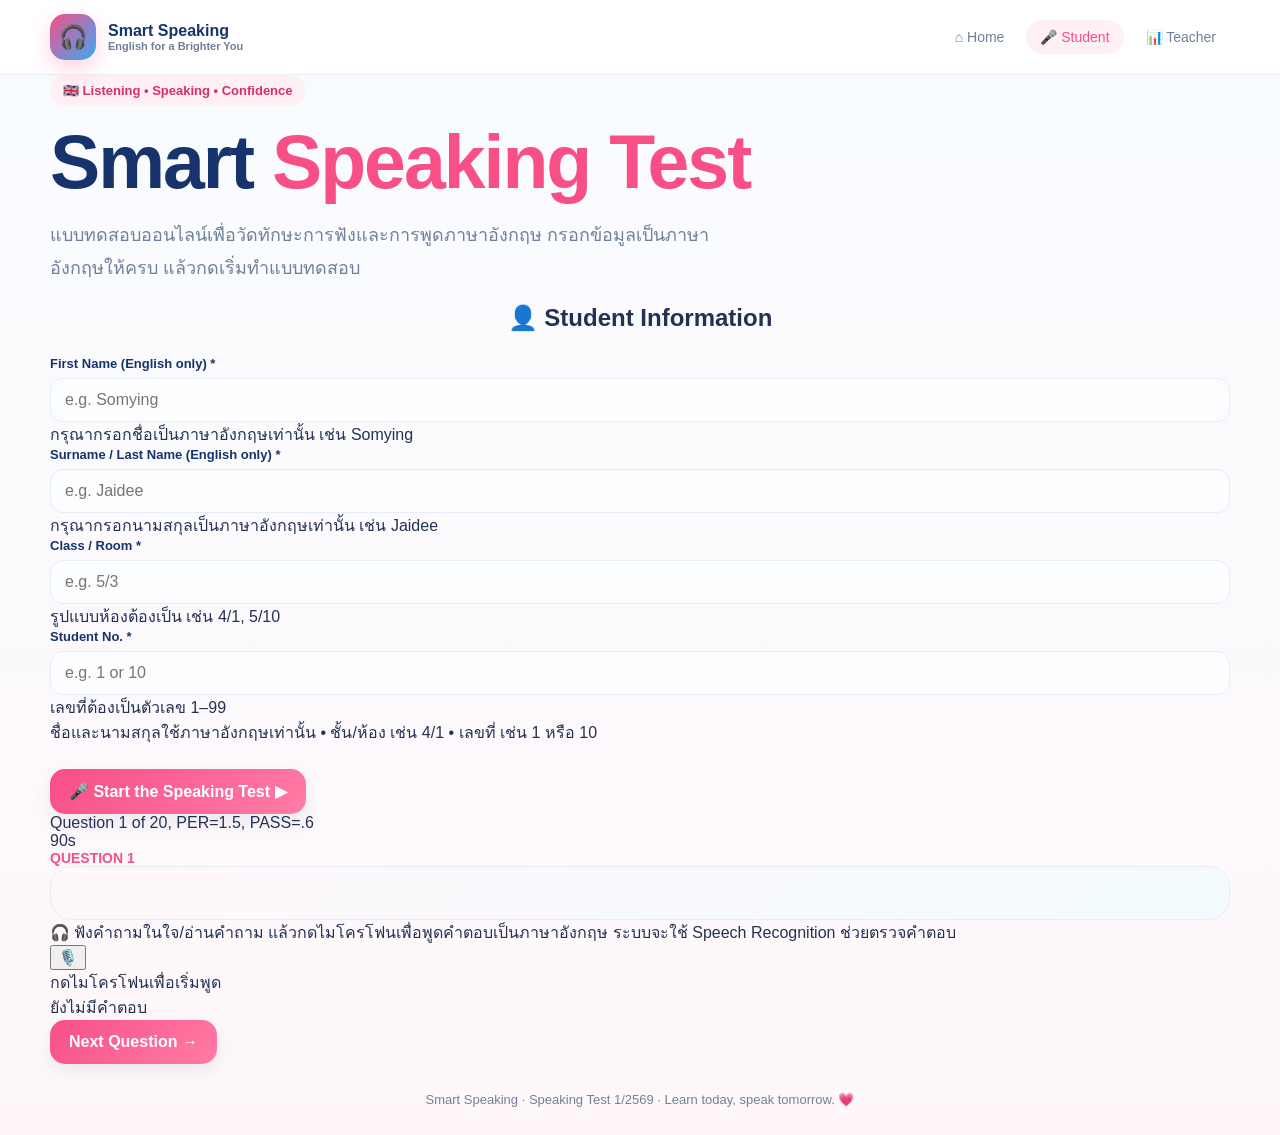
==== commit e71ae648: "Update student.html" ====
--- a/student.html
+++ b/student.html
@@ -6,144 +6,7 @@
 <meta name="theme-color" content="#ff4f87">
 <title>Smart Speaking | Student Test</title>
 
-<style>
-:root{
-  --pink:#ff4f87;
-  --pink-dark:#e83d73;
-  --pink-soft:#fff0f5;
-  --blue:#3f82f7;
-  --blue-soft:#eef5ff;
-  --green:#22a06b;
-  --red:#e5484d;
-  --yellow:#f5b700;
-  --ink:#24324a;
-  --muted:#718096;
-  --line:#e7ebf2;
-  --bg:#f7f9fc;
-  --card:#ffffff;
-  --shadow:0 16px 45px rgba(35,50,74,.10);
-  --radius:22px;
-}
-*{box-sizing:border-box}
-html,body{margin:0;padding:0}
-body{
-  font-family:Arial,"Noto Sans Thai",Tahoma,sans-serif;
-  background:linear-gradient(180deg,#fff 0%,var(--bg) 100%);
-  color:var(--ink);
-  min-height:100vh;
-}
-a{color:inherit;text-decoration:none}
-button,input{font:inherit}
-.container{width:min(1120px,calc(100% - 32px));margin:auto}
-
-.nav{
-  position:sticky;top:0;z-index:50;
-  background:rgba(255,255,255,.94);
-  backdrop-filter:blur(12px);
-  border-bottom:1px solid var(--line);
-}
-.nav-inner{min-height:72px;display:flex;align-items:center;justify-content:space-between;gap:20px}
-.brand{display:flex;align-items:center;gap:10px;font-weight:800;color:var(--ink)}
-.logo{width:42px;height:42px;border-radius:13px;display:grid;place-items:center;background:linear-gradient(135deg,#ff5b92,#ff8eb1);box-shadow:0 8px 18px rgba(255,79,135,.22)}
-.brand small{display:block;color:var(--muted);font-size:11px;font-weight:500;margin-top:2px}
-.navlinks{display:flex;gap:8px}
-.navlinks a{padding:10px 13px;border-radius:12px;font-size:14px;color:#59677d}
-.navlinks a.active,.navlinks a:hover{background:var(--pink-soft);color:var(--pink-dark)}
-
-main{padding:30px 0 60px}
-.card{
-  background:var(--card);
-  border:1px solid var(--line);
-  border-radius:var(--radius);
-  box-shadow:var(--shadow);
-}
-.hero-card{padding:28px;margin-bottom:20px;position:relative;overflow:hidden}
-.hero-card:after{
-  content:"";position:absolute;width:190px;height:190px;border-radius:50%;
-  right:-70px;top:-75px;background:var(--pink-soft);z-index:0;
-}
-.hero-content{position:relative;z-index:1}
-.badge{display:inline-flex;align-items:center;gap:7px;background:var(--pink-soft);color:var(--pink-dark);padding:7px 12px;border-radius:999px;font-size:12px;font-weight:800}
-h1{font-size:clamp(28px,4vw,42px);margin:13px 0 8px;line-height:1.1}
-h1 span{color:var(--pink)}
-.lead{margin:0;color:var(--muted);line-height:1.7;max-width:780px}
-
-.form-card{padding:26px}
-.section-title{margin:0 0 18px;font-size:20px}
-.grid2{display:grid;grid-template-columns:1fr 1fr;gap:16px}
-.field{margin-bottom:16px}
-label{display:block;font-size:14px;font-weight:800;margin:0 0 7px}
-.req{color:var(--pink)}
-input{
-  width:100%;border:1.5px solid #dce2ec;background:#fff;
-  color:var(--ink);padding:13px 14px;border-radius:13px;outline:none;
-  transition:.18s;
-}
-input:focus{border-color:var(--pink);box-shadow:0 0 0 4px rgba(255,79,135,.10)}
-input.good{border-color:#36b37e;background:#f6fffb}
-input.bad{border-color:var(--red);background:#fff8f8}
-.help{font-size:12px;color:var(--muted);margin-top:6px;line-height:1.45}
-.error{display:none;color:var(--red);font-size:12px;margin-top:5px}
-
-.actions{display:flex;gap:10px;flex-wrap:wrap;margin-top:6px}
-.btn{
-  border:0;border-radius:13px;padding:13px 18px;font-weight:800;
-  cursor:pointer;transition:.18s;display:inline-flex;align-items:center;justify-content:center;gap:8px
-}
-.btn:hover{transform:translateY(-1px)}
-.btn-pink{background:var(--pink);color:#fff;box-shadow:0 8px 18px rgba(255,79,135,.20)}
-.btn-blue{background:var(--blue);color:#fff}
-.btn-light{background:#f1f4f8;color:#526177}
-.btn:disabled{opacity:.55;cursor:not-allowed;transform:none}
-
-#exam{display:none}
-.exam-top{display:flex;justify-content:space-between;gap:12px;align-items:center;margin-bottom:15px;flex-wrap:wrap}
-.progress-wrap{flex:1;min-width:220px}
-.progress-text{font-size:13px;color:var(--muted);margin-bottom:6px}
-.progress{height:9px;background:#edf0f5;border-radius:99px;overflow:hidden}
-.progress > div{height:100%;background:linear-gradient(90deg,var(--pink),#ff83a9);width:0%;transition:.25s}
-.timer{font-weight:900;color:var(--pink-dark);background:var(--pink-soft);padding:10px 15px;border-radius:12px;min-width:92px;text-align:center}
-.timer.warning{color:#b42318;background:#fff1f0}
-.question-card{padding:28px}
-.q-number{font-size:12px;font-weight:900;color:var(--pink);letter-spacing:.5px}
-.question{font-size:clamp(21px,3vw,30px);font-weight:800;line-height:1.45;margin:10px 0 18px}
-.tip{background:var(--blue-soft);color:#315b9e;padding:12px 14px;border-radius:13px;font-size:13px;line-height:1.6;margin-bottom:18px}
-.rec-box{border:1px dashed #ccd4e2;border-radius:16px;padding:18px;background:#fbfcfe;text-align:center}
-.mic-btn{
-  width:78px;height:78px;border-radius:50%;border:0;background:var(--pink);
-  color:#fff;font-size:30px;cursor:pointer;box-shadow:0 10px 22px rgba(255,79,135,.25);
-}
-.mic-btn.recording{animation:pulse 1s infinite;background:#e5484d}
-@keyframes pulse{50%{transform:scale(1.07);box-shadow:0 0 0 14px rgba(229,72,77,.10)}}
-.status{font-size:13px;color:var(--muted);margin-top:10px;min-height:20px}
-.transcript{
-  margin-top:15px;padding:13px;border-radius:12px;background:#fff;
-  border:1px solid var(--line);min-height:46px;text-align:left;color:#40506a;line-height:1.55
-}
-.exam-actions{display:flex;justify-content:space-between;gap:10px;margin-top:18px;flex-wrap:wrap}
-.score-card{padding:30px;text-align:center}
-.score-circle{
-  width:150px;height:150px;border-radius:50%;margin:15px auto;
-  display:grid;place-items:center;background:var(--pink-soft);border:10px solid #ffd1df;
-}
-.score-circle strong{font-size:34px;color:var(--pink-dark)}
-.result-note{font-size:15px;color:var(--muted);line-height:1.7}
-.summary{display:grid;grid-template-columns:repeat(3,1fr);gap:12px;margin:20px 0}
-.stat{background:#f8fafc;border:1px solid var(--line);border-radius:15px;padding:15px}
-.stat b{display:block;font-size:20px;margin-bottom:4px}
-.stat span{font-size:12px;color:var(--muted)}
-.footer{text-align:center;color:#8994a6;font-size:12px;padding:25px 0 35px}
-
-@media(max-width:700px){
-  .nav-inner{min-height:64px}
-  .navlinks a{font-size:12px;padding:8px}
-  .brand small{display:none}
-  .grid2{grid-template-columns:1fr}
-  .hero-card,.form-card,.question-card,.score-card{padding:20px}
-  .summary{grid-template-columns:1fr}
-  .exam-actions .btn{flex:1}
-}
-</style>
+<link rel="stylesheet" href="style.css">
 </head>
 
 <body>
@@ -363,9 +226,6 @@
  alt:["They go between the radio and the clock.","Between the radio and the clock."]},
 {c:"Location",q:"Tell your friend to put the sugar bowl on the counter.",k:[["pick up","take"],["sugar bowl"],["put"],["counter"]],a:"Pick up the sugar bowl and put it on the counter.",
  alt:["Pick up the sugar bowl and put it on the counter, next to the coffee pot.","Take the sugar bowl and put it on the counter.","Pick up the sugar bowl and put it on the counter."]}];
-
-/* =========================
-   STATE
 ========================= */
 let Q = [];
 let qi = 0;
--- a/style.css
+++ b/style.css
@@ -0,0 +1,157 @@
+
+:root{
+  --navy:#17336b;
+  --blue:#3aa9f7;
+  --pink:#f84f86;
+  --pink2:#ff7ca5;
+  --sky:#eaf7ff;
+  --cream:#fffaf7;
+  --card:#ffffff;
+  --text:#233252;
+  --muted:#71809a;
+  --line:#e7edf6;
+  --green:#22b573;
+  --yellow:#ffca4a;
+  --shadow:0 16px 40px rgba(35,50,82,.10);
+  --radius:24px;
+}
+*{box-sizing:border-box}
+html{scroll-behavior:smooth}
+body{
+  margin:0;font-family:"Noto Sans Thai","Segoe UI",Tahoma,sans-serif;
+  color:var(--text);background:linear-gradient(180deg,#f8fcff 0%,#fff7fa 100%);
+  min-height:100vh;
+}
+a{text-decoration:none;color:inherit}
+button,input,select{font:inherit}
+button{cursor:pointer}
+.container{width:min(1180px,calc(100% - 32px));margin:auto}
+.nav{
+  position:sticky;top:0;z-index:20;background:rgba(255,255,255,.88);
+  backdrop-filter:blur(14px);border-bottom:1px solid rgba(231,237,246,.9)
+}
+.nav-inner{height:74px;display:flex;align-items:center;justify-content:space-between;gap:20px}
+.brand{display:flex;align-items:center;gap:12px;font-weight:800;color:var(--navy)}
+.logo{
+  width:46px;height:46px;border-radius:15px;display:grid;place-items:center;
+  background:linear-gradient(135deg,var(--pink),var(--blue));color:#fff;font-size:23px;
+  box-shadow:0 8px 20px rgba(248,79,134,.25)
+}
+.brand small{display:block;font-size:11px;color:var(--muted);font-weight:600}
+.navlinks{display:flex;gap:8px;align-items:center}
+.navlinks a{padding:9px 14px;border-radius:999px;font-size:14px;color:var(--muted)}
+.navlinks a:hover,.navlinks .active{background:#fff0f5;color:var(--pink)}
+.hero{padding:54px 0 34px}
+.hero-grid{display:grid;grid-template-columns:1.15fr .85fr;gap:34px;align-items:center}
+.badge{
+  display:inline-flex;gap:8px;align-items:center;padding:8px 13px;border-radius:999px;
+  background:#fff0f5;color:#d72f68;font-weight:800;font-size:13px
+}
+h1{font-size:clamp(2.3rem,6vw,4.7rem);line-height:1.03;margin:18px 0 14px;color:var(--navy);letter-spacing:-2px}
+h1 span{color:var(--pink)}
+.lead{font-size:18px;line-height:1.8;color:var(--muted);max-width:680px}
+.actions{display:flex;flex-wrap:wrap;gap:12px;margin-top:24px}
+.btn{
+  border:0;border-radius:15px;padding:13px 19px;font-weight:800;display:inline-flex;
+  justify-content:center;align-items:center;gap:9px;transition:.2s;box-shadow:0 8px 20px rgba(23,51,107,.08)
+}
+.btn:hover{transform:translateY(-2px)}
+.btn-pink{background:linear-gradient(135deg,var(--pink),var(--pink2));color:#fff}
+.btn-blue{background:linear-gradient(135deg,#38aef6,#68c9ff);color:#fff}
+.btn-light{background:#fff;border:1px solid var(--line);color:var(--navy)}
+.btn-green{background:linear-gradient(135deg,#20b978,#48d39a);color:#fff}
+.illustration{
+  min-height:390px;position:relative;border-radius:34px;overflow:hidden;
+  background:linear-gradient(145deg,#eaf7ff,#fff1f7);box-shadow:var(--shadow);
+  border:1px solid #fff
+}
+.illustration .cloud{position:absolute;background:#fff;border-radius:50%;filter:blur(.2px);opacity:.85}
+.cloud.c1{width:150px;height:55px;top:35px;right:30px}
+.cloud.c2{width:100px;height:40px;top:82px;left:25px}
+.ill-content{position:absolute;inset:0;display:flex;align-items:center;justify-content:center}
+.character{
+  width:210px;height:250px;border-radius:105px 105px 45px 45px;background:#ffd8c8;
+  position:relative;box-shadow:0 20px 30px rgba(35,50,82,.10)
+}
+.character:before{content:"";position:absolute;top:-22px;left:15px;width:180px;height:115px;border-radius:50% 50% 40% 40%;background:#5a3b35}
+.face{position:absolute;top:44px;left:37px;width:136px;height:118px;border-radius:48% 48% 45% 45%;background:#ffd8c8}
+.eye{position:absolute;top:50px;width:10px;height:14px;border-radius:50%;background:#25324b}
+.eye.e1{left:35px}.eye.e2{right:35px}
+.smile{position:absolute;left:51px;top:79px;width:34px;height:16px;border-bottom:4px solid #d95c70;border-radius:50%}
+.headphones{position:absolute;inset:-7px;border:12px solid var(--pink);border-bottom-color:transparent;border-radius:50%}
+.mic{
+  position:absolute;right:-40px;bottom:22px;width:70px;height:120px;border-radius:38px;
+  background:linear-gradient(#263a5d,#16243e);box-shadow:0 12px 25px rgba(23,51,107,.2)
+}
+.mic:before{content:"";position:absolute;left:12px;right:12px;top:14px;height:58px;border-radius:30px;background:#7b8da8}
+.mic:after{content:"";position:absolute;left:31px;bottom:-27px;width:8px;height:35px;background:#263a5d}
+.flag{position:absolute;left:24px;bottom:28px;font-size:65px;transform:rotate(-5deg)}
+.speech{
+  position:absolute;top:62px;left:30px;background:#fff;padding:12px 16px;border-radius:18px 18px 18px 4px;
+  box-shadow:var(--shadow);font-weight:800;color:var(--navy)
+}
+.speech b{color:var(--pink)}
+.choice-section{padding:24px 0 64px}
+.section-title{text-align:center;margin-bottom:24px}
+.section-title h2{font-size:32px;color:var(--navy);margin:0 0 7px}
+.section-title p{color:var(--muted);margin:0}
+.choice-grid{display:grid;grid-template-columns:repeat(2,1fr);gap:20px}
+.choice{
+  position:relative;background:#fff;border:1px solid var(--line);border-radius:24px;padding:26px;
+  box-shadow:var(--shadow);overflow:hidden
+}
+.choice:after{content:"";position:absolute;width:130px;height:130px;border-radius:50%;right:-40px;top:-40px;background:#fff0f5}
+.choice.teacher:after{background:#eaf7ff}
+.choice-icon{width:58px;height:58px;border-radius:18px;display:grid;place-items:center;font-size:28px;background:#fff0f5}
+.teacher .choice-icon{background:#eaf7ff}
+.choice h3{font-size:24px;margin:15px 0 5px;color:var(--navy)}
+.choice p{color:var(--muted);margin:0 0 18px}
+.features{display:grid;grid-template-columns:repeat(4,1fr);gap:14px;margin-top:22px}
+.feature{background:#fff;border:1px solid var(--line);padding:18px;border-radius:20px;text-align:center}
+.feature b{display:block;color:var(--navy);margin:7px 0 3px}.feature span{font-size:12px;color:var(--muted)}
+.footer{padding:28px 0;color:var(--muted);text-align:center;font-size:13px}
+.page{padding:30px 0 60px}
+.panel{background:#fff;border:1px solid var(--line);border-radius:var(--radius);box-shadow:var(--shadow);padding:24px}
+.page-head{display:flex;align-items:end;justify-content:space-between;gap:20px;margin-bottom:18px}
+.page-head h1{font-size:38px;letter-spacing:-1px;margin:0 0 4px}
+.page-head p{margin:0;color:var(--muted)}
+.form-grid{display:grid;grid-template-columns:repeat(3,1fr);gap:14px}
+.field label{display:block;font-weight:800;color:var(--navy);font-size:13px;margin-bottom:7px}
+.field input,.field select{
+  width:100%;padding:12px 14px;border-radius:13px;border:1px solid var(--line);
+  background:#fbfdff;outline:none;color:var(--text)
+}
+.field input:focus,.field select:focus{border-color:#75c8f8;box-shadow:0 0 0 4px #eaf7ff}
+.test-card{margin-top:18px;display:grid;grid-template-columns:1fr 280px;gap:18px}
+.question{padding:26px;background:linear-gradient(145deg,#fff7fa,#f2fbff);border:1px solid var(--line);border-radius:22px}
+.q-number{color:var(--pink);font-weight:900;font-size:14px}.question h2{color:var(--navy);margin:7px 0 18px}
+.answer{display:flex;gap:10px;align-items:center}.answer input{flex:1}
+.side{background:#fff;border:1px solid var(--line);border-radius:22px;padding:20px}
+.score-box{font-size:38px;font-weight:900;color:var(--pink)}
+.mini{font-size:12px;color:var(--muted)}
+.table-wrap{overflow:auto}
+table{width:100%;border-collapse:collapse;min-width:720px}
+th,td{padding:11px 10px;border-bottom:1px solid var(--line);text-align:left;font-size:13px}
+th{color:var(--muted);background:#fbfdff;position:sticky;top:0}
+.stats{display:grid;grid-template-columns:repeat(4,1fr);gap:14px;margin-bottom:18px}
+.stat{background:#fff;border:1px solid var(--line);border-radius:20px;padding:18px}
+.stat .icon{font-size:24px}.stat b{display:block;font-size:27px;color:var(--navy);margin:4px 0}.stat span{font-size:12px;color:var(--muted)}
+.lock{max-width:480px;margin:60px auto}
+.note{color:var(--muted);font-size:13px}
+@media(max-width:850px){
+  .hero-grid,.test-card{grid-template-columns:1fr}
+  .illustration{min-height:320px}
+  .form-grid,.features{grid-template-columns:repeat(2,1fr)}
+  .stats{grid-template-columns:repeat(2,1fr)}
+  .navlinks a:nth-child(n+3){display:none}
+}
+@media(max-width:560px){
+  .container{width:min(100% - 22px,1180px)}
+  .nav-inner{height:64px}.brand small{display:none}
+  .hero{padding-top:34px}.lead{font-size:16px}
+  .choice-grid,.form-grid,.features,.stats{grid-template-columns:1fr}
+  .page-head{align-items:start;flex-direction:column}
+  .page-head h1{font-size:30px}
+  .illustration{min-height:290px}
+  .character{transform:scale(.82)}
+}
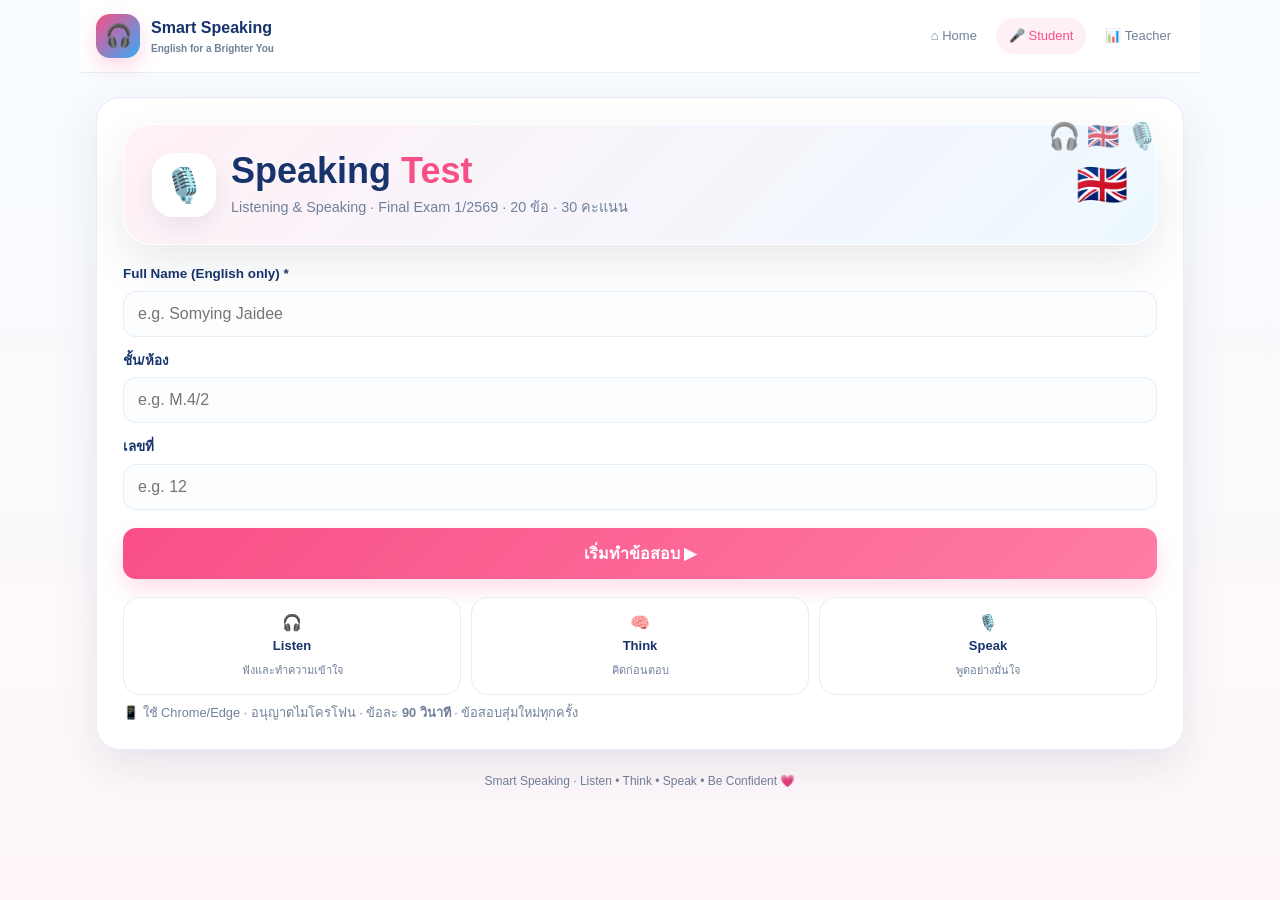
==== commit 14c360c2: "Update student.html" ====
--- a/student.html
+++ b/student.html
@@ -2,16 +2,136 @@
 <html lang="th">
 <head>
 <meta charset="UTF-8">
-<meta name="viewport" content="width=device-width, initial-scale=1.0">
-<meta name="theme-color" content="#ff4f87">
-<title>Smart Speaking | Student Test</title>
-
-<link rel="stylesheet" href="style.css">
+<meta name="viewport" content="width=device-width,initial-scale=1">
+<title>Smart Speaking | Student</title>
+<style>
+:root{
+  --bg:#f7fbff;--card:#fff;--line:#e5edf6;--pri:#f84f86;--blue:#3aa9f7;
+  --ok:#22b573;--bad:#ef5364;--txt:#243557;--mut:#71809a;--navy:#17336b;
+  --softpink:#fff0f5;--softblue:#eaf7ff;--shadow:0 18px 45px rgba(35,50,82,.10)
+}
+*{box-sizing:border-box;margin:0;padding:0}
+html{scroll-behavior:smooth}
+body{
+  font-family:"Noto Sans Thai","Segoe UI",Tahoma,sans-serif;
+  background:linear-gradient(180deg,#f7fcff 0%,#fff7fa 100%);
+  color:var(--txt);padding:0;line-height:1.6;min-height:100vh
+}
+.wrap{max-width:1120px;margin:0 auto;padding:0 16px 40px}
+.nav{
+  position:sticky;top:0;z-index:50;margin:0 -16px 24px;padding:0 16px;
+  background:rgba(255,255,255,.9);backdrop-filter:blur(14px);
+  border-bottom:1px solid var(--line)
+}
+.nav-in{max-width:1120px;margin:auto;height:72px;display:flex;align-items:center;justify-content:space-between;gap:16px}
+.brand{display:flex;align-items:center;gap:11px;text-decoration:none;color:var(--navy);font-weight:900}
+.logo{
+  width:44px;height:44px;border-radius:14px;display:grid;place-items:center;
+  color:#fff;font-size:22px;background:linear-gradient(135deg,var(--pri),var(--blue));
+  box-shadow:0 8px 20px rgba(248,79,134,.22)
+}
+.brand small{display:block;color:var(--mut);font-size:10px;font-weight:600}
+.navlinks{display:flex;gap:6px}
+.navlinks a{color:var(--mut);text-decoration:none;padding:8px 13px;border-radius:999px;font-size:13px}
+.navlinks a.active,.navlinks a:hover{background:var(--softpink);color:var(--pri)}
+.hero-strip{
+  background:linear-gradient(135deg,#fff1f7,#edf9ff);border:1px solid #fff;
+  border-radius:28px;padding:25px 28px;margin-bottom:18px;box-shadow:var(--shadow);
+  display:flex;align-items:center;justify-content:space-between;gap:18px
+}
+.hero-title{display:flex;align-items:center;gap:15px}
+.hero-icon{width:64px;height:64px;border-radius:21px;display:grid;place-items:center;font-size:34px;background:#fff;box-shadow:0 10px 25px rgba(35,50,82,.08)}
+h1{font-size:clamp(1.55rem,4vw,2.25rem);color:var(--navy);line-height:1.15}
+h1 span{color:var(--pri)}
+h2{font-size:1.18rem;margin-bottom:12px;color:var(--navy)}
+.sub{color:var(--mut);font-size:.9rem;margin-top:5px}
+.card{
+  background:rgba(255,255,255,.96);border:1px solid var(--line);border-radius:24px;
+  padding:26px;margin-bottom:18px;box-shadow:var(--shadow)
+}
+#s1{position:relative;overflow:hidden}
+#s1:after{
+  content:"🎧  🇬🇧  🎙️";position:absolute;right:25px;top:18px;font-size:26px;opacity:.65
+}
+label{display:block;font-size:.84rem;color:var(--navy);font-weight:800;margin:13px 0 6px}
+input{
+  width:100%;padding:13px 14px;border-radius:13px;border:1px solid var(--line);
+  background:#fbfdff;color:var(--txt);font-size:1rem;outline:none
+}
+input:focus{border-color:#78cafa;box-shadow:0 0 0 4px var(--softblue)}
+input.bad{border-color:var(--bad);background:#fff5f6}
+input.good{border-color:var(--ok);background:#f4fff9}
+.err{color:#d94c5e;font-size:.8rem;margin-top:5px;display:none}
+button{cursor:pointer;border:none;border-radius:13px;padding:13px 18px;font-size:1rem;font-weight:800;transition:.2s}
+button:hover{transform:translateY(-1px)}
+.btn{
+  background:linear-gradient(135deg,var(--pri),#ff7da5);color:#fff;width:100%;margin-top:18px;
+  box-shadow:0 10px 22px rgba(248,79,134,.18)
+}
+.mic{
+  background:linear-gradient(135deg,var(--blue),#66c9ff);color:#fff;width:100%;
+  font-size:1.05rem;padding:17px;border-radius:16px;box-shadow:0 10px 22px rgba(58,169,247,.18)
+}
+.mic:disabled{opacity:.45;cursor:not-allowed}
+.mic.rec{animation:pulse 1s infinite}
+@keyframes pulse{50%{opacity:.55;transform:scale(.99)}}
+.bar{height:9px;background:#edf2f8;border-radius:99px;overflow:hidden;margin:10px 0 9px}
+.bar>i{display:block;height:100%;background:linear-gradient(90deg,var(--blue),var(--pri));transition:.3s}
+.tbar{height:7px;background:#edf2f8;border-radius:99px;overflow:hidden;margin-bottom:17px}
+.tbar>i{display:block;height:100%;background:var(--ok);transition:1s linear}
+.q{font-size:1.35rem;font-weight:900;margin:8px 0 5px;color:var(--navy)}
+.tag{display:inline-block;font-size:.72rem;background:var(--softblue);border:1px solid #d9eefc;color:#2e8cc8;padding:4px 11px;border-radius:99px;font-weight:800}
+.clock{float:right;font-weight:900;font-size:1.1rem;color:var(--ok)}
+.clock.low{color:var(--bad)}
+.opt{
+  display:block;width:100%;text-align:left;background:#fbfdff;border:1px solid var(--line);
+  color:var(--txt);padding:13px;border-radius:13px;margin-top:9px;font-weight:600
+}
+.opt:hover{border-color:#71c5f8;background:var(--softblue)}
+.opt.sel{border-color:var(--pri);background:var(--softpink);box-shadow:0 0 0 3px #ffe0eb}
+.box{
+  background:#fbfdff;border:1px dashed #cfdceb;border-radius:14px;padding:14px;
+  margin-top:14px;min-height:58px;color:var(--mut)
+}
+.fb{margin-top:12px;padding:13px;border-radius:14px;font-weight:800}
+.g{background:#effcf6;color:#15935b;border:1px solid #c9f1dd}
+.y{background:#fff9e9;color:#b57b00;border:1px solid #f5df9d}
+.r{background:#fff1f3;color:#c63e50;border:1px solid #f5c6ce}
+.fb ul{margin:6px 0 0 18px;font-weight:400}
+.grid{display:grid;grid-template-columns:repeat(auto-fit,minmax(130px,1fr));gap:12px}
+.stat{background:#fbfdff;border:1px solid var(--line);border-radius:16px;padding:15px;text-align:center}
+.stat b{display:block;font-size:1.7rem;color:var(--pri)}.stat span{font-size:.8rem;color:var(--mut)}
+table{width:100%;border-collapse:collapse;font-size:.84rem;margin-top:12px}
+th,td{border-bottom:1px solid var(--line);padding:10px;text-align:left;vertical-align:top}
+th{color:var(--mut);background:#fbfdff;position:sticky;top:0}
+audio{width:185px;height:34px}
+.hide{display:none}.score{font-size:3rem;font-weight:900;color:var(--pri);text-align:center}
+.note{font-size:.8rem;color:var(--mut);margin-top:8px}
+.step-row{display:grid;grid-template-columns:repeat(3,1fr);gap:10px;margin-top:18px}
+.step{background:#fff;border:1px solid var(--line);border-radius:16px;padding:12px;text-align:center}
+.step b{display:block;color:var(--navy);font-size:13px}.step span{font-size:11px;color:var(--mut)}
+.footer{text-align:center;color:var(--mut);font-size:12px;padding:4px 0 10px}
+@media(max-width:700px){
+  .navlinks a:nth-child(2){display:none}
+  .hero-strip{padding:20px}.hero-strip:after{display:none}
+  .hero-icon{width:54px;height:54px;font-size:28px}
+  .step-row{grid-template-columns:1fr}
+}
+@media(max-width:520px){
+  .wrap{padding:0 11px 30px}
+  .nav{margin:0 -11px 18px;padding:0 11px}
+  .brand small{display:none}
+  .nav-in{height:64px}
+  .navlinks a{padding:7px 9px;font-size:12px}
+  .card{padding:19px;border-radius:20px}
+}
+</style>
 </head>
-
 <body>
+<div class="wrap">
+
 <nav class="nav">
-  <div class="container nav-inner">
+  <div class="nav-in">
     <a class="brand" href="index.html">
       <div class="logo">🎧</div>
       <div>Smart Speaking<small>English for a Brighter You</small></div>
@@ -24,134 +144,64 @@
   </div>
 </nav>
 
-<main>
-<div class="container">
-
-<section id="setup" class="card hero-card">
-  <div class="hero-content">
-    <span class="badge">🇬🇧 Listening • Speaking • Confidence</span>
-    <h1>Smart <span>Speaking Test</span></h1>
-    <p class="lead">
-      แบบทดสอบออนไลน์เพื่อวัดทักษะการฟังและการพูดภาษาอังกฤษ
-      กรอกข้อมูลเป็นภาษาอังกฤษให้ครบ แล้วกดเริ่มทำแบบทดสอบ
-    </p>
+<div id="s1" class="card">
+  <div class="hero-strip">
+    <div class="hero-title">
+      <div class="hero-icon">🎙️</div>
+      <div>
+        <h1>Speaking <span>Test</span></h1>
+        <div class="sub">Listening &amp; Speaking · Final Exam 1/2569 · 20 ข้อ · 30 คะแนน</div>
+      </div>
+    </div>
+    <div style="font-size:42px">🇬🇧</div>
   </div>
-</section>
-
-<section class="card form-card" id="studentForm">
-  <h2 class="section-title">👤 Student Information</h2>
-
-  <div class="grid2">
-    <div class="field">
-      <label for="fn">First Name (English only) <span class="req">*</span></label>
-      <input id="fn" autocomplete="given-name" placeholder="e.g. Somying"
-             oninput="chkNamePart('fn','fnErr')">
-      <div id="fnErr" class="error">กรุณากรอกชื่อเป็นภาษาอังกฤษเท่านั้น เช่น Somying</div>
-    </div>
-
-    <div class="field">
-      <label for="sn">Surname / Last Name (English only) <span class="req">*</span></label>
-      <input id="sn" autocomplete="family-name" placeholder="e.g. Jaidee"
-             oninput="chkNamePart('sn','snErr')">
-      <div id="snErr" class="error">กรุณากรอกนามสกุลเป็นภาษาอังกฤษเท่านั้น เช่น Jaidee</div>
-    </div>
-
-    <div class="field">
-      <label for="cl">Class / Room <span class="req">*</span></label>
-      <input id="cl" inputmode="numeric" maxlength="5" placeholder="e.g. 5/3"
-             oninput="cleanClass()">
-      <div id="clErr" class="error">รูปแบบห้องต้องเป็น เช่น 4/1, 5/10</div>
-    </div>
-
-    <div class="field">
-      <label for="no">Student No. <span class="req">*</span></label>
-      <input id="no" type="text" inputmode="numeric" maxlength="2" placeholder="e.g. 1 or 10"
-             oninput="cleanNo()">
-      <div id="noErr" class="error">เลขที่ต้องเป็นตัวเลข 1–99</div>
-    </div>
+
+  <label>Full Name (English only) *</label>
+  <input id="nm" placeholder="e.g. Somying Jaidee" autocomplete="off" oninput="chkName()" onblur="chkName()">
+  <div class="err" id="nmErr">⚠️ กรอกชื่อ–นามสกุลเป็นภาษาอังกฤษ (อย่างน้อย 2 คำ)</div>
+  <label>ชั้น/ห้อง</label><input id="cl" placeholder="e.g. M.4/2">
+  <label>เลขที่</label><input id="no" type="number" placeholder="e.g. 12">
+  <button class="btn" onclick="start()">เริ่มทำข้อสอบ ▶</button>
+
+  <div class="step-row">
+    <div class="step">🎧<b>Listen</b><span>ฟังและทำความเข้าใจ</span></div>
+    <div class="step">🧠<b>Think</b><span>คิดก่อนตอบ</span></div>
+    <div class="step">🎙️<b>Speak</b><span>พูดอย่างมั่นใจ</span></div>
   </div>
-
-  <div class="help">
-    ชื่อและนามสกุลใช้ภาษาอังกฤษเท่านั้น • ชั้น/ห้อง เช่น 4/1 • เลขที่ เช่น 1 หรือ 10
+  <div class="note">📱 ใช้ Chrome/Edge · อนุญาตไมโครโฟน · ข้อละ <b>90 วินาที</b> · ข้อสอบสุ่มใหม่ทุกครั้ง</div>
+</div>
+
+<div id="s2" class="card hide">
+  <div style="display:flex;justify-content:space-between;font-size:.85rem;color:var(--mut)">
+    <span id="pg"></span><span id="sc"></span>
   </div>
-
-  <div class="actions">
-    <button class="btn btn-pink" onclick="start()">🎤 Start the Speaking Test ▶</button>
-  </div>
-</section>
-
-<section id="exam">
-  <div class="exam-top">
-    <div class="progress-wrap">
-      <div id="progressText" class="progress-text">Question 1 of 20, PER=1.5, PASS=.6</div>
-      <div class="progress"><div id="progressBar"></div></div>
-    </div>
-    <div id="timer" class="timer">90s</div>
-  </div>
-
-  <div class="card question-card">
-    <div class="q-number" id="qNumber">QUESTION 1</div>
-    <div class="question" id="question"></div>
-
-    <div class="tip">
-      🎧 ฟังคำถามในใจ/อ่านคำถาม แล้วกดไมโครโฟนเพื่อพูดคำตอบเป็นภาษาอังกฤษ
-      ระบบจะใช้ Speech Recognition ช่วยตรวจคำตอบ
-    </div>
-
-    <div class="rec-box">
-      <button id="micBtn" class="mic-btn" onclick="toggleRecording()" aria-label="Start speaking">🎙️</button>
-      <div id="status" class="status">กดไมโครโฟนเพื่อเริ่มพูด</div>
-      <div id="transcript" class="transcript">ยังไม่มีคำตอบ</div>
-    </div>
-
-    <div class="exam-actions">
-      <button id="nextBtn" class="btn btn-pink" onclick="nextQuestion()" disabled>
-        Next Question →
-      </button>
-    </div>
-  </div>
-</section>
-
-<section id="result" class="card score-card" style="display:none">
-  <span class="badge">🎉 Test Completed</span>
-  <h2>Speaking Test Result</h2>
-  <div class="score-circle"><strong id="score">0</strong></div>
-  <div class="summary">
-    <div class="stat"><b id="correct">0</b><span>Correct</span></div>
-    <div class="stat"><b id="answered">0</b><span>Answered</span></div>
-    <div class="stat"><b id="percent">0%</b><span>Percentage</span></div>
-  </div>
-  <p id="resultNote" class="result-note"></p>
-  <div class="actions" style="justify-content:center">
-    <a class="btn btn-blue" href="index.html">⌂ Back to Home</a>
-    <button class="btn btn-light" onclick="location.reload()">↻ Try Again</button>
-  </div>
-</section>
-
+  <div class="bar"><i id="pb"></i></div>
+  <span class="tag" id="cat"></span><span class="clock" id="ck"></span>
+  <div class="tbar"><i id="tp" style="width:100%"></i></div>
+  <div class="q" id="qt"></div>
+  <div class="note">🗣️ กดไมค์แล้วพูด (เต็ม 1.50) หรือเลือกตัวเลือก (เต็ม 1.00) — หมดเวลาตรวจอัตโนมัติ</div>
+  <button class="mic" id="mic" onclick="rec()">🎙️ กดเพื่อพูด</button>
+  <div class="box" id="tr"></div><div id="opts"></div><div id="fb"></div>
+  <button class="btn" id="nx">ตรวจคำตอบ ✓</button>
 </div>
-</main>
-
-<footer class="footer">
-  Smart Speaking · Speaking Test 1/2569 · Learn today, speak tomorrow. 💗
-</footer>
-
+
+<div id="s3" class="card hide">
+  <h2>📊 ผลการสอบของคุณ</h2>
+  <div id="rs"></div>
+  <button class="btn" onclick="location.reload()">กลับหน้าแรก</button>
+</div>
+
+<div class="footer">Smart Speaking · Listen • Think • Speak • Be Confident 💗</div>
+
+</div>
 <script>
-"use strict";
-
-/* =========================
-   CONFIG
-========================= */
-const SEC = 90;
-const TOTAL = 20, PER=1.5, PASS=.6;
-const PER = 1.5;
-const PASS = .6;
-const SHEET_URL = 'https://script.google.com/macros/s/AKfycbzYTyCOePtMvC0nyHSl0WddjPxZ5c6Or0snhRX0ujR6rbeiVglPlAKaC0O4osgo1TIQ/exec';
-
-/* =========================
-   QUESTION BANK
-   Original bank content is retained from the uploaded student.html.
-========================= */
-const BANK = [
+/* ========== ⚙️ CONFIG : แก้ 2 บรรทัดนี้เท่านั้น ========== */
+const SHEET_URL = "https://script.google.com/macros/s/AKfycbzYTyCOePtMvC0nyHSl0WddjPxZ5c6Or0snhRX0ujR6rbeiVglPlAKaC0O4osgo1TIQ/exec";   // เช่น https://script.google.com/macros/s/AKfy.../exec
+const SEC = 90;                                   // เวลาต่อข้อ (วินาที)
+const TOTAL=20, PER=1.5, PASS=.6;
+
+/* ========== QUESTION BANK ========== */
+const BANK=[
 {c:"Ability",q:"Can you sing?",k:[["yes","yeah","no","nah"],["can"]],a:"Yes, I can.",
  alt:["Yes, I can.","Yeah, I can.","No, I can't.","Nah, I can't.","Yes, but only a little.","Yeah, but not very well."]},
 {c:"Ability",q:"Can you speak Spanish?",k:[["no","nah","yes"],["can"]],a:"No, I can't.",
@@ -226,394 +276,153 @@
  alt:["They go between the radio and the clock.","Between the radio and the clock."]},
 {c:"Location",q:"Tell your friend to put the sugar bowl on the counter.",k:[["pick up","take"],["sugar bowl"],["put"],["counter"]],a:"Pick up the sugar bowl and put it on the counter.",
  alt:["Pick up the sugar bowl and put it on the counter, next to the coffee pot.","Take the sugar bowl and put it on the counter.","Pick up the sugar bowl and put it on the counter."]}];
-========================= */
-let Q = [];
-let qi = 0;
-let score = 0;
-let answered = 0;
-let remaining = SEC;
-let timerId = null;
-let recognition = null;
-let isRecording = false;
-let lastTranscript = "";
-let stream = null;
-let recorder = null;
-let chunks = [];
-
-/* =========================
-   DOM
-========================= */
-const $ = id => document.getElementById(id);
-const setup = $("setup");
-const exam = $("exam");
-const result = $("result");
-const fn = $("fn");
-const sn = $("sn");
-const cl = $("cl");
-const no = $("no");
-const questionEl = $("question");
-const qNumber = $("qNumber");
-const progressText = $("progressText");
-const progressBar = $("progressBar");
-const timerEl = $("timer");
-const micBtn = $("micBtn");
-const statusEl = $("status");
-const transcriptEl = $("transcript");
-const nextBtn = $("nextBtn");
-
-/* =========================
-   VALIDATION
-========================= */
-const NAME_PART_RE = /^[A-Za-z]+(?:[.'-][A-Za-z]+)*$/;
-
-function cleanEnglishInput(id){
-  const el = $(id);
-  const raw = el.value;
-  const cleaned = raw.replace(/[^A-Za-z.'-]/g,"");
-  if(cleaned !== raw) el.value = cleaned;
-  return el.value.trim();
-}
-
-function chkNamePart(id, errId){
-  const el = $(id);
-  const value = cleanEnglishInput(id);
-  const ok = NAME_PART_RE.test(value);
-  el.className = value ? (ok ? "good" : "bad") : "";
-  $(errId).style.display = (value && !ok) ? "block" : "none";
-  return ok;
-}
-
-function cleanClass(){
-  const el = $("cl");
-  let v = el.value.replace(/[^0-9/]/g,"");
-  const parts = v.split("/");
-  if(parts.length > 2) v = parts[0] + "/" + parts.slice(1).join("");
-  if(v.length > 5) v = v.slice(0,5);
-  el.value = v;
-  const ok = /^[1-6]\/[1-9][0-9]?$/.test(v);
-  el.className = v ? (ok ? "good" : "bad") : "";
-  $("clErr").style.display = (v && !ok) ? "block" : "none";
-  return ok;
-}
-
-function cleanNo(){
-  const el = $("no");
-  let v = el.value.replace(/\D/g,"");
-  if(v) v = String(Math.max(1, Math.min(99, parseInt(v,10))));
-  el.value = v;
-  const ok = /^[1-9][0-9]?$/.test(v);
-  el.className = v ? (ok ? "good" : "bad") : "";
-  $("noErr").style.display = (v && !ok) ? "block" : "none";
-  return ok;
-}
-
-function titleCase(s){
-  return s.trim().toLowerCase().split(/\s+/)
-    .map(w => w ? w[0].toUpperCase() + w.slice(1) : "")
-    .join(" ");
-}
-
-/* =========================
-   HELPERS
-========================= */
-function shuffle(arr){
-  return [...arr].sort(() => Math.random() - 0.5);
-}
-
-function normalize(s){
-  return String(s || "")
-    .toLowerCase()
-    .normalize("NFD")
-    .replace(/[\u0300-\u036f]/g,"")
-    .replace(/[^a-z0-9\s]/g," ")
-    .replace(/\s+/g," ")
-    .trim();
-}
-
-function accepted(question){
-  return [question.a, ...(question.alts || [])]
-    .map(normalize)
-    .filter(Boolean);
-}
-
-function isCorrect(spoken, question){
-  const s = normalize(spoken);
-  if(!s) return false;
-
-  const answers = accepted(question);
-  if(answers.includes(s)) return true;
-
-  // Exact answer phrase contained in a slightly longer recognized sentence.
-  return answers.some(a => {
-    if(a.length < 3) return false;
-    return (" " + s + " ").includes(" " + a + " ");
-  });
-}
-
-/* =========================
-   SPEECH RECOGNITION
-========================= */
-function setupRecognition(){
-  const SR = window.SpeechRecognition || window.webkitSpeechRecognition;
-  if(!SR) return null;
-
-  const r = new SR();
-  r.lang = "en-US";
-  r.interimResults = true;
-  r.continuous = false;
-  r.maxAlternatives = 3;
-
-  r.onstart = () => {
-    isRecording = true;
-    micBtn.classList.add("recording");
-    micBtn.textContent = "⏹️";
-    statusEl.textContent = "กำลังฟัง... กรุณาพูดคำตอบ";
-  };
-
-  r.onresult = e => {
-    let finalText = "";
-    let interim = "";
-    for(let i=e.resultIndex;i<e.results.length;i++){
-      const t = e.results[i][0].transcript;
-      if(e.results[i].isFinal) finalText += t;
-      else interim += t;
-    }
-    const combined = (finalText || interim).trim();
-    if(combined){
-      lastTranscript = combined;
-      transcriptEl.textContent = combined;
-    }
-  };
-
-  r.onerror = e => {
-    statusEl.textContent =
-      e.error === "not-allowed"
-      ? "ไม่อนุญาตให้ใช้ไมโครโฟน กรุณาเปิดสิทธิ์ Microphone"
-      : "ไม่สามารถรับเสียงได้ กรุณาลองใหม่";
-    stopRecording();
-  };
-
-  r.onend = () => stopRecording();
-
-  return r;
-}
-
-function toggleRecording(){
-  if(isRecording){
-    stopRecording();
-    return;
-  }
-
-  if(!recognition) recognition = setupRecognition();
-
-  if(!recognition){
-    statusEl.textContent = "Browser นี้ไม่รองรับ Speech Recognition";
-    return;
-  }
-
-  lastTranscript = "";
-  transcriptEl.textContent = "กำลังฟัง...";
-  try {
-    recognition.start();
-  } catch(e) {
-    // Recognition may still be closing from a previous run.
-    statusEl.textContent = "กรุณารอสักครู่แล้วกดไมโครโฟนอีกครั้ง";
-  }
-}
-
-function stopRecording(){
-  isRecording = false;
-  micBtn.classList.remove("recording");
-  micBtn.textContent = "🎙️";
-  if(lastTranscript){
-    statusEl.textContent = "รับคำตอบแล้ว ✓";
-    nextBtn.disabled = false;
-  } else {
-    statusEl.textContent = "ยังไม่ได้ยินคำตอบ กรุณากดไมโครโฟนแล้วลองใหม่";
-  }
-}
-
-/* =========================
-   MEDIA RECORDING
-   Keeps microphone permission active during the test when supported.
-========================= */
-async function startMic(){
-  if(!navigator.mediaDevices || !navigator.mediaDevices.getUserMedia) return;
-  try {
-    stream = await navigator.mediaDevices.getUserMedia({audio:true});
-    if(window.MediaRecorder){
-      recorder = new MediaRecorder(stream);
-      recorder.ondataavailable = e => { if(e.data.size) chunks.push(e.data); };
-      recorder.onstart = () => { chunks=[]; };
-      recorder.start();
-    }
-  } catch(e) {
-    // Speech Recognition can still work in some browsers without this stream.
-  }
-}
-
-/* =========================
-   START TEST
-========================= */
+
+/* ========== NORMALIZER ========== */
+const ONES=["zero","one","two","three","four","five","six","seven","eight","nine","ten","eleven","twelve",
+"thirteen","fourteen","fifteen","sixteen","seventeen","eighteen","nineteen"];
+const TENS=["","","twenty","thirty","forty","fifty","sixty","seventy","eighty","ninety"];
+const ORD={1:"first",2:"second",3:"third",4:"fourth",5:"fifth",6:"sixth",7:"seventh",8:"eighth",9:"ninth",
+10:"tenth",11:"eleventh",12:"twelfth",13:"thirteenth",14:"fourteenth",15:"fifteenth",16:"sixteenth",
+17:"seventeenth",18:"eighteenth",19:"nineteenth",20:"twentieth",21:"twenty first",22:"twenty second",
+23:"twenty third",24:"twenty fourth",25:"twenty fifth",26:"twenty sixth",27:"twenty seventh",
+28:"twenty eighth",29:"twenty ninth",30:"thirtieth",31:"thirty first"};
+function n2w(n){n=+n;if(n<20)return ONES[n];if(n<100){const o=n%10;return TENS[(n/10)|0]+(o?" "+ONES[o]:"")}return""+n}
+const CONTRA=[[/\bit's\b/g,"it is"],[/\bi'm\b/g,"i am"],[/\bim\b/g,"i am"],[/\bthey're\b/g,"they are"],
+[/\btheyre\b/g,"they are"],[/\bthat's\b/g,"that is"],[/\bwhat's\b/g,"what is"],[/\bdon'?t\b/g,"do not"],
+[/\bdoesn'?t\b/g,"does not"],[/\bcan'?t\b/g,"can not"],[/\bcannot\b/g,"can not"],[/\bisn'?t\b/g,"is not"],
+[/\baren'?t\b/g,"are not"],[/\bo'clock\b/g,"oclock"],[/\bits\b/g,"it is"]];
+function norm(s){
+ let t=" "+String(s).toLowerCase()+" ";
+ CONTRA.forEach(c=>t=t.replace(c[0],c[1]));
+ t=t.replace(/\b(\d{1,2})[:.](\d{2})\b/g,(m,h,mi)=>{const H=n2w(h);mi=+mi;
+   return mi===0?H+" oclock":mi<10?H+" oh "+ONES[mi]:H+" "+n2w(mi)});
+ t=t.replace(/\b(\d{1,2})\s*(st|nd|rd|th)\b/g,(m,d)=>ORD[+d]||n2w(d));
+ t=t.replace(/\b(\d{1,3})\b/g,(m,d)=>n2w(d));
+ t=t.replace(/\ba\s+quarter\b/g,"quarter").replace(/\bfifteen\s+past\b/g,"quarter past");
+ t=t.replace(/\bafter\b/g,"past").replace(/\bbefore\b/g,"to");
+ t=t.replace(/[^a-z ]/g," ").replace(/\s+/g," ");
+ return " "+t.trim()+" ";
+}
+function sim(a,b){
+ const A=a.trim().split(" ").filter(Boolean),B=b.trim().split(" ").filter(Boolean);
+ if(!A.length||!B.length)return 0;
+ const bag={};B.forEach(w=>bag[w]=(bag[w]||0)+1);
+ let hit=0;A.forEach(w=>{if(bag[w]>0){bag[w]--;hit++}});
+ const p=hit/A.length,r=hit/B.length;return(p+r)?2*p*r/(p+r):0;
+}
+
+/* ========== NAME CHECK ========== */
+const NAME_RE=/^[A-Za-z][A-Za-z.'-]*(?:\s+[A-Za-z][A-Za-z.'-]*)+$/;
+function chkName(){
+ const raw=nm.value, cleaned=raw.replace(/[^A-Za-z.'\- ]/g,"").replace(/\s{2,}/g," ");
+ if(cleaned!==raw){const p=nm.selectionStart;nm.value=cleaned;try{nm.setSelectionRange(p-1,p-1)}catch(e){}}
+ const ok=NAME_RE.test(nm.value.trim());
+ nm.className=nm.value.trim()?(ok?"good":"bad"):"";
+ nmErr.style.display=(nm.value.trim()&&!ok)?"block":"none";return ok;
+}
+function titleCase(s){return s.trim().toLowerCase().split(/\s+/).map(w=>w[0].toUpperCase()+w.slice(1)).join(" ")}
+
+/* ========== STATE ========== */
+const sh=a=>a.map(v=>[Math.random(),v]).sort((x,y)=>x[0]-y[0]).map(v=>v[1]);
+let Q=[],i=0,total=0,log=[],pick=null,tx="",rg=null,busy=false;
+let stream=null,mr=null,chunks=[],aURL="",tmr=null,left=SEC,locked=false;
+
 async function start(){
-  const firstOk = chkNamePart("fn","fnErr");
-  const lastOk = chkNamePart("sn","snErr");
-  const classOk = cleanClass();
-  const noOk = cleanNo();
-
-  if(!firstOk || !lastOk || !classOk || !noOk){
-    alert(
-      "กรุณาตรวจสอบข้อมูลให้ครบถ้วน\n\n" +
-      "• ชื่อและนามสกุล: ภาษาอังกฤษเท่านั้น\n" +
-      "• ชั้น/ห้อง: เช่น 4/1\n" +
-      "• เลขที่: เช่น 1 หรือ 10"
-    );
-    return;
-  }
-
-  fn.value = titleCase(fn.value);
-  sn.value = titleCase(sn.value);
-
-  if(!Array.isArray(BANK) || BANK.length === 0){
-    alert("ไม่พบคลังข้อสอบ กรุณาตรวจสอบ BANK ในไฟล์ student.html");
-    return;
-  }
-
-  await startMic();
-
-  Q = shuffle(BANK).slice(0, Math.min(TOTAL, BANK.length));
-  qi = 0;
-  score = 0;
-  answered = 0;
-
-  setup.style.display = "none";
-  exam.style.display = "block";
-  result.style.display = "none";
-
-  showQuestion();
-}
-
-/* =========================
-   QUESTION FLOW
-========================= */
-function showQuestion(){
-  clearInterval(timerId);
-  remaining = SEC;
-  lastTranscript = "";
-  transcriptEl.textContent = "ยังไม่มีคำตอบ";
-  statusEl.textContent = "กดไมโครโฟนเพื่อเริ่มพูด";
-  nextBtn.disabled = true;
-
-  const q = Q[qi];
-  qNumber.textContent = "QUESTION " + (qi + 1);
-  questionEl.textContent = q.q;
-  progressText.textContent = `Question ${qi + 1} of ${Q.length}`;
-  progressBar.style.width = `${((qi + 1) / Q.length) * 100}%`;
-  timerEl.textContent = remaining + "s";
-  timerEl.classList.remove("warning");
-
-  timerId = setInterval(() => {
-    remaining--;
-    timerEl.textContent = remaining + "s";
-
-    if(remaining <= 15) timerEl.classList.add("warning");
-
-    if(remaining <= 0){
-      clearInterval(timerId);
-      nextQuestion();
-    }
-  }, 1000);
-}
-
-function nextQuestion(){
-  if(!Q[qi]) return;
-
-  clearInterval(timerId);
-
-  if(isRecording && recognition){
-    try { recognition.stop(); } catch(e) {}
-  }
-
-  if(lastTranscript.trim()){
-    answered++;
-    if(isCorrect(lastTranscript, Q[qi])) score += PER;
-  }
-
-  qi++;
-
-  if(qi >= Q.length){
-    finish();
-  } else {
-    showQuestion();
-  }
-}
-
-/* =========================
-   FINISH + GOOGLE SHEETS
-========================= */
-async function finish(){
-  clearInterval(timerId);
-
-  if(stream){
-    try {
-      if(recorder && recorder.state !== "inactive") recorder.stop();
-    } catch(e) {}
-    stream.getTracks().forEach(t => t.stop());
-  }
-
-  exam.style.display = "none";
-  result.style.display = "block";
-
-  const maxScore = Q.length * PER;
-  const percent = maxScore ? (score / maxScore) * 100 : 0;
-  const passedResult = percent >= (PASS * 100);
-
-  $("score").textContent = score.toFixed(2);
-  $("correct").textContent = Math.round(score / PER);
-  $("answered").textContent = answered;
-  $("percent").textContent = percent.toFixed(0) + "%";
-
-  $("resultNote").innerHTML = passedResult
-    ? "ผลการทดสอบ: ผ่านเกณฑ์ที่กำหนด 🎉<br>คะแนนของคุณถูกบันทึกสำหรับการติดตามผล"
-    : "ผลการทดสอบ: ยังไม่ถึงเกณฑ์ที่กำหนด 💪<br>ฝึกฝนเพิ่มเติมแล้วลองอีกครั้ง";
-
-  const fullName =
-    (fn.value.trim() + " " + sn.value.trim()).replace(/\s+/g," ");
-
-  const r = {
-    name: fullName,
-    firstName: fn.value.trim(),
-    lastName: sn.value.trim(),
-    cls: cl.value.trim(),
-    no: no.value.trim(),
-    score: +score.toFixed(2),
-    totalQuestions: Q.length,
-    maxScore: +maxScore.toFixed(2),
-    percentage: +percent.toFixed(2),
-    answered: answered,
-    timestamp: new Date().toISOString()
-  };
-
-  if(SHEET_URL){
-    try {
-      await fetch(SHEET_URL, {
-        method:"POST",
-        mode:"no-cors",
-        body:JSON.stringify(r)
-      });
-    } catch(e) {
-      console.warn("Could not send score to Google Sheets:", e);
-    }
-  }
-}
-
-/* =========================
-   SAFETY
-========================= */
-window.addEventListener("beforeunload", () => {
-  clearInterval(timerId);
-  if(stream) stream.getTracks().forEach(t => t.stop());
-});
+ if(!nm.value.trim()||!cl.value.trim()||!no.value.trim())return alert("กรุณากรอกชื่อ ชั้น และเลขที่ให้ครบ");
+ if(!chkName()){nm.focus();return alert("❌ ชื่อต้องเป็นภาษาอังกฤษ และมีทั้งชื่อ–นามสกุล\n\nตัวอย่าง: Somying Jaidee")}
+ nm.value=titleCase(nm.value);
+ try{stream=await navigator.mediaDevices.getUserMedia({audio:true})}
+ catch(e){if(!confirm("เข้าถึงไมโครโฟนไม่ได้ — ทำต่อแบบเลือกตัวเลือกอย่างเดียวไหม?"))return}
+ Q=sh(BANK).slice(0,TOTAL);s1.classList.add("hide");s2.classList.remove("hide");show();
+}
+function show(){
+ const q=Q[i];pick=null;tx="";aURL="";locked=false;
+ cat.textContent=q.c;qt.textContent=q.q;
+ pg.textContent=`ข้อ ${i+1} / ${TOTAL}`;sc.textContent=`คะแนน ${total.toFixed(2)} / 30`;
+ pb.style.width=((i+1)/TOTAL*100)+"%";
+ tr.innerHTML='<span style="color:#64748b">คำพูดของคุณจะแสดงที่นี่…</span>';
+ fb.innerHTML="";nx.textContent="ตรวจคำตอบ ✓";nx.onclick=next;
+ mic.textContent="🎙️ กดเพื่อพูด";mic.disabled=false;
+ const pool=BANK.filter(x=>x.c===q.c&&x.a!==q.a);
+ const opts=sh([q.a,...sh(pool).slice(0,3).map(x=>x.a)]);
+ const box=document.getElementById("opts");box.innerHTML="";
+ opts.forEach(t=>{const b=document.createElement("button");b.className="opt";b.textContent=t;
+  b.onclick=()=>sel(b,t);box.appendChild(b)});
+ startTimer();
+}
+function sel(el,t){document.querySelectorAll(".opt").forEach(e=>e.classList.remove("sel"));el.classList.add("sel");pick=t}
+function startTimer(){clearInterval(tmr);left=SEC;paint();
+ tmr=setInterval(()=>{left--;paint();if(left<=0){clearInterval(tmr);if(busy)stopAll();setTimeout(next,400)}},1000)}
+function paint(){const m=Math.floor(left/60),s=left%60;
+ ck.textContent=(m?m+":"+String(s).padStart(2,"0"):left+"s");
+ ck.className="clock"+(left<=10?" low":"");tp.style.width=(left/SEC*100)+"%"}
+
+function rec(){
+ if(busy)return stopAll();
+ const SR=window.SpeechRecognition||window.webkitSpeechRecognition;
+ if(!SR)return alert("เบราว์เซอร์นี้ไม่รองรับการรับเสียง กรุณาใช้ Chrome/Edge");
+ busy=true;mic.classList.add("rec");mic.textContent="⏹️ กำลังฟัง… (กดเพื่อหยุด)";
+ rg=new SR();rg.lang="en-US";rg.interimResults=true;rg.continuous=true;rg.maxAlternatives=3;
+ rg.onresult=e=>{let s="";for(const r of e.results)s+=r[0].transcript;tx=s;tr.textContent=s};
+ rg.onerror=()=>{};
+ rg.onend=()=>{busy=false;mic.classList.remove("rec");mic.textContent="🎙️ กดเพื่อพูด"};
+ rg.start();
+ if(stream){chunks=[];try{mr=new MediaRecorder(stream);mr.ondataavailable=e=>chunks.push(e.data);
+  mr.onstop=()=>{aURL=URL.createObjectURL(new Blob(chunks,{type:"audio/webm"}))};mr.start()}catch(e){}}
+}
+function stopAll(){try{rg&&rg.stop()}catch(e){}try{mr&&mr.state==="recording"&&mr.stop()}catch(e){}
+ busy=false;mic.classList.remove("rec");mic.textContent="🎙️ กดเพื่อพูด"}
+
+function grade(q){
+ let pt=0,mode="ไม่ตอบ";const said=tx.trim();
+ const ACC=(q.alt&&q.alt.length)?q.alt:[q.a];
+ if(said){
+  const t=norm(said);
+  const kg=(q.k&&q.k.length)?(q.k.filter(g=>g.some(w=>t.includes(norm(w).trim()))).length/q.k.length):0;
+  let best=0;ACC.forEach(x=>{const s=sim(t,norm(x));if(s>best)best=s});
+  const boost=best>=.80?1:best>=.65?.85:best;
+  pt=Math.round(PER*Math.min(Math.max(kg,boost),1)*4)/4;
+  mode="Speaking ≈ "+Math.round(best*100)+"%";
+ }else if(pick){pt=pick===q.a?1:0;mode="Choice"}
+ return{pt,mode,said:said||pick||"(ไม่ตอบ)",acc:ACC};
+}
+function next(){
+ if(locked)return;locked=true;clearInterval(tmr);
+ if(busy){stopAll();locked=false;return setTimeout(next,500)}
+ const q=Q[i],g=grade(q);total+=g.pt;mic.disabled=true;
+ log.push({no:i+1,cat:q.c,q:q.q,ans:g.said,model:g.acc.join(" / "),pt:g.pt,mode:g.mode,audio:aURL,used:SEC-left});
+ const cls=g.pt>=1.25?"g":g.pt>=.75?"y":"r";
+ fb.innerHTML=`<div class="fb ${cls}">${g.pt>=1.25?"✅ ดีมาก":g.pt>=.75?"🟡 ใช้ได้ พูดให้ครบประโยค":"❌ ยังไม่ตรง"} · ${g.pt.toFixed(2)}/1.50 <span style="font-weight:400;opacity:.8">(${g.mode})</span>
+ <div style="font-weight:400;margin-top:8px">📌 <b>คำตอบที่ยอมรับได้:</b><ul>${g.acc.map(x=>`<li>${x}</li>`).join("")}</ul></div></div>`;
+ sc.textContent=`คะแนน ${total.toFixed(2)} / 30`;
+ nx.textContent=i<TOTAL-1?"ข้อถัดไป →":"ดูผลสอบ 🏁";
+ nx.onclick=()=>{i++;i<TOTAL?show():finish()};
+}
+function finish(){
+ const pct=total/30,pass=pct>=PASS;
+ const r={name:nm.value.trim(),cls:cl.value.trim(),no:no.value.trim(),score:+total.toFixed(2),
+  pct:Math.round(pct*100),pass,date:new Date().toLocaleString("th-TH"),
+  detail:log.map(l=>({no:l.no,cat:l.cat,q:l.q,ans:l.ans,pt:l.pt,mode:l.mode,used:l.used}))};
+ const by={};log.forEach(l=>{by[l.cat]=by[l.cat]||[0,0];by[l.cat][0]+=l.pt;by[l.cat][1]+=PER});
+ s2.classList.add("hide");s3.classList.remove("hide");
+ rs.innerHTML=`<div class="score">${total.toFixed(2)} / 30</div>
+ <div style="text-align:center;margin-bottom:16px">
+ <b style="color:${pass?'var(--ok)':'var(--bad)'}">${pass?"🎉 ผ่านเกณฑ์":"📚 ยังไม่ผ่าน (เกณฑ์ 18/30)"}</b>
+ <div class="note">${r.name} · ${r.cls} · เลขที่ ${r.no} · ${r.pct}%</div>
+ <div class="note" id="sync">⏳ กำลังส่งผลให้ครู…</div></div>
+ <h2>คะแนนรายหมวด</h2><div class="grid">${Object.entries(by).map(([k,v])=>
+ `<div class="stat"><b>${v[0].toFixed(1)}</b><span>${k}<br>เต็ม ${v[1].toFixed(1)}</span></div>`).join("")}</div>
+ <h2 style="margin-top:20px">รายละเอียด + เสียงย้อนหลัง</h2><div style="overflow-x:auto"><table>
+ <tr><th>#</th><th>คำถาม</th><th>คุณตอบ</th><th>คำตอบที่ยอมรับ</th><th>วิ</th><th>คะแนน</th><th>เสียง</th></tr>
+ ${log.map(l=>`<tr><td>${l.no}</td><td>${l.q}</td><td>${l.ans}</td><td style="font-size:.78rem">${l.model}</td><td>${l.used}</td>
+ <td style="color:${l.pt>=1.25?'#86efac':l.pt>=.75?'#fcd34d':'#fca5a5'}">${l.pt.toFixed(2)}</td>
+ <td>${l.audio?`<audio controls src="${l.audio}"></audio>`:"–"}</td></tr>`).join("")}</table></div>`;
+ if(SHEET_URL.indexOf("http")===0){
+  fetch(SHEET_URL,{method:"POST",body:JSON.stringify(r)})
+   .then(()=>{const e=document.getElementById("sync");if(e)e.textContent="☁️ ส่งผลให้ครูเรียบร้อยแล้ว"})
+   .catch(()=>{const e=document.getElementById("sync");if(e)e.textContent="⚠️ ส่งไม่สำเร็จ กรุณาแจ้งครู"});
+ }else{const e=document.getElementById("sync");if(e)e.textContent="⚠️ ยังไม่ได้ตั้งค่า SHEET_URL";}
+}
 </script>
 </body>
 </html>
